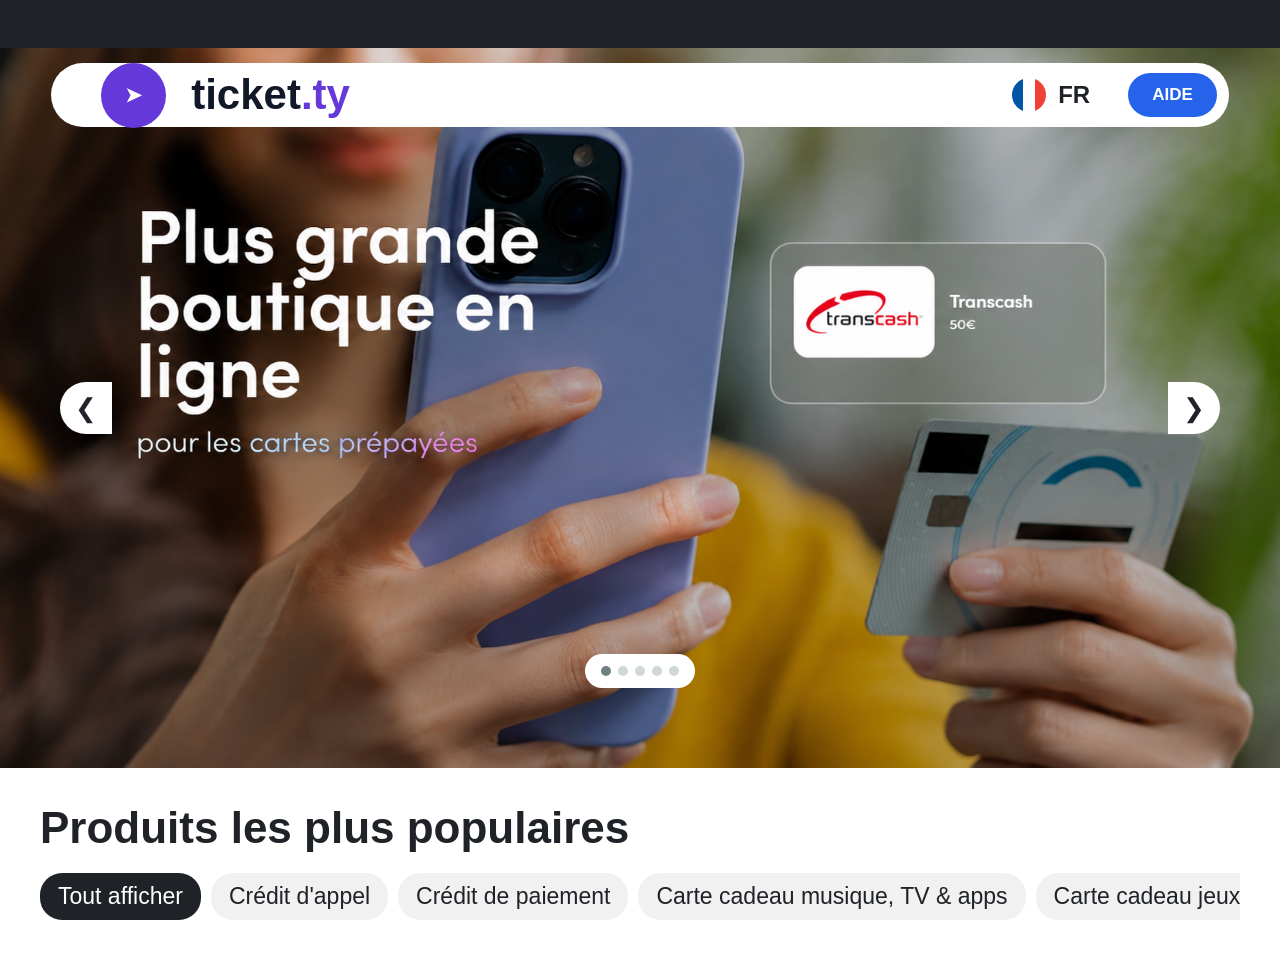
==== index.html @ e490844e "Add files via upload" ====
<!DOCTYPE html>
<html lang="fr">
<head>
    <meta charset="UTF-8">
    <meta name="viewport" content="width=device-width, initial-scale=1.0">
    <title>Ma boutique</title>
    <link rel="stylesheet" href="style.css">
</head>

<body>

    <div class="texte-defilant">
        <div class="texte">Plus grande boutique</div>
        <div class="texte">Revendeur</div>
        <div class="texte">Paiement</div>
        <div class="texte">Livraison en ligne</div>
    </div>
  <div class="galerie">
    <div class="galerie-images ordinateur">
        <img src="Ordinateur/image1.png" alt="Image 1">
        <img src="Ordinateur/image2.png" alt="Image 2">
        <img src="Ordinateur/image3.png" alt="Image 3">
        <img src="Ordinateur/image4.png" alt="Image 4">
        <img src="Ordinateur/image5.png" alt="Image 5">
    </div>

    <div class="galerie-images mobile">
        <img src="Mobile/image1.png" alt="Image 1">
        <img src="Mobile/image2.png" alt="Image 2">
        <img src="Mobile/image3.png" alt="Image 3">
        <img src="Mobile/image4.png" alt="Image 4">
        <img src="Mobile/image5.png" alt="Image 5">
    </div>
<div class="fleche-gauche">❮</div>
<div class="fleche-droite">❯</div>

<div class="indicateurs">
    <span class="indicateur actif"></span>
    <span class="indicateur"></span>
    <span class="indicateur"></span>
    <span class="indicateur"></span>
    <span class="indicateur"></span>
</div>
    <!-- Ta barre blanche reste ici -->
    <div class="navigation">

    <div class="logo">
        <span class="logo-icon">➤</span>
        <span>ticket<span>.ty</span></span>
    </div>

    <div class="navigation-droite">

        <div class="langue">
            <span class="drapeau-fr">
                <span></span>
                <span></span>
                <span></span>
            </span>
            <span>FR</span>
        </div>

       <div class="bouton-aide">AIDE</div>

    </div>

    <script src="script.js"></script>
</body>
</html>
</div>
</div>


<section class="tickets-section">

    <h2>Produits les plus populaires</h2>

    <div class="categories">
        <button class="categorie active">Tout afficher</button>
        <button class="categorie">Crédit d'appel</button>
        <button class="categorie">Crédit de paiement</button>
        <button class="categorie">Carte cadeau musique, TV & apps</button>
        <button class="categorie">Carte cadeau jeux vidéo</button>
    </div>

</section>
---- style.css ----
* {
    margin: 0;
    padding: 0;
    box-sizing: border-box;
}

.texte-defilant {
    width: 100%;
    height: 50px;
    overflow: hidden;
    position: relative;
    background-color: #1F2227;
    margin: 0;
}

.texte {
    position: absolute;
    top: 0;
    left: 100%;
    width: 100%;
    height: 50px;

    display: flex;
    align-items: center;
    justify-content: center;

    font-size: 20px;
    font-family: Montserrat, sans-serif;
    color: white;
    white-space: nowrap;

    animation: defilement 16s linear infinite;
}

.texte:nth-child(2) {
    animation-delay: 4s;
}

.texte:nth-child(3) {
    animation-delay: 8s;
}

.texte:nth-child(4) {
    animation-delay: 12s;
}

@keyframes defilement {

    0% {
        left: 100%;
    }

    12.5% {
        left: 0;
    }

    25% {
        left: 0;
    }

    37.5% {
        left: -100%;
    }

    100% {
        left: -100%;
    }
}
.barre-menu {
    width: 100%;
    height: 60px;
    display: flex;
    align-items: center;
    justify-content: space-between;
    padding: 0 40px;
    background-color: white;
    margin: 0;
}

.menu-gauche,
.menu-droite {
    display: flex;
    align-items: center;
    gap: 30px;
}

.menu-gauche span,
.menu-droite span {
    font-size: 16px;
    color: #1F2227;
}
.galerie {
    position: relative;
    width: 100%;
    margin: 0;
    padding: 0;
}

/* Une seule galerie visible selon l'écran */
.galerie-images {
    width: 100%;
    display: flex;
    flex-direction: row;
    overflow-x: auto;
    overflow-y: hidden;
    scrollbar-width: none;
    scroll-snap-type: x mandatory;
}

.galerie-images::-webkit-scrollbar {
    display: none;
}

/* Chaque image occupe exactement toute la largeur */
.galerie-images img {
    flex: 0 0 100%;
    width: 100%;
    min-width: 100%;
    height: auto;
    display: block;
    scroll-snap-align: start;
}

/* Ordinateur */
.galerie-images.mobile {
    display: none;
}

.galerie-images.ordinateur {
    display: flex;
}

/* Mobile */
@media (max-width: 767px) {

    .galerie-images.ordinateur {
        display: none;
    }

    .galerie-images.mobile {
        display: flex;
    }
}
.navigation {
    position: absolute;

    top: 15px;
    left: 4%;

    width: 92%;
    height: 64px;

    background-color: white;
    border-radius: 40px;

    display: flex;
    align-items: center;
    justify-content: space-between;

    padding: 0 12px 0 20px;

    box-sizing: border-box;

    z-index: 100;
}
.navigation-droite {
    display: flex;
    align-items: center;
    justify-content: flex-end;
    gap: 8px;
    height: 100%;
}
.logo {
    display: flex;
    align-items: center;
    gap: 10px;

    font-family: Arial, sans-serif;
    font-size: 32px;
    font-weight: bold;
    color: #111827;
}

.logo span span {
    color: #6538D9;
}

.logo-icon {
    width: 42px;
    height: 42px;

    border-radius: 50%;

    background-color: #6538D9;
    color: white;

    display: flex;
    align-items: center;
    justify-content: center;

    font-size: 20px;
}

.drapeau-fr {
    width: 18px;
    height: 18px;
    border-radius: 50%;
    overflow: hidden;
}
.langue {
    display: flex;
    align-items: center;
    justify-content: center;
    gap: 3px;

    height: 35px;

    font-size: 14px;
    font-weight: 500;
    color: #1F2227;
    white-space: nowrap;
}

.bouton-aide {
    height: 44px;
    padding: 0 24px;

    background-color: #2563EB;
    color: white;

    border-radius: 22px;

    display: flex;
    align-items: center;
    justify-content: center;

    font-family: Arial, sans-serif;
    font-size: 17px;
    font-weight: 600;

    cursor: pointer;
    white-space: nowrap;
}


.drapeau-fr span {
    width: 33.33%;
    height: 100%;
}

.drapeau-fr span:nth-child(1) {
    background-color: #0055A4;
}

.drapeau-fr span:nth-child(2) {
    background-color: white;
}

.drapeau-fr span:nth-child(3) {
    background-color: #EF4135;
}
.logo {
    display: flex;
    align-items: center;
    height: 100%;
    padding-left: 30px;
    font-family: Montserrat, sans-serif;
    font-size: 42px;
    font-weight: 700;
}

.logo-icon {
    width: 65px;
    height: 65px;
    margin-right: 15px;
}

.logo-ticket {
    color: #1F2227;
}

.logo-point,
.logo-ty {
    color: #5B2BE0;
}

.langue {
    display: flex;
    align-items: center;
    gap: 12px;
    margin-left: auto;
    margin-right: 30px;

    font-family: Montserrat, sans-serif;
    font-size: 24px;
    font-weight: 600;
    color: #1F2227;
}

.drapeau-fr {
    display: flex;
    width: 34px;
    height: 34px;
    border-radius: 50%;
    overflow: hidden;
}

.drapeau-fr span {
    width: 33.33%;
    height: 100%;
}

.drapeau-fr span:nth-child(1) {
    background-color: #0055A4;
}

.drapeau-fr span:nth-child(2) {
    background-color: #FFFFFF;
}

.drapeau-fr span:nth-child(3) {
    background-color: #EF4135;
}

.menu-bouton {
    width: 50px;
    height: 50px;
    margin-right: 15px;
    border-radius: 50%;
    background-color: #1F2227;

    display: flex;
    flex-direction: column;
    align-items: center;
    justify-content: center;
    gap: 5px;
}

.menu-bouton span {
    width: 20px;
    height: 2px;
    background-color: white;
    border-radius: 2px;
}
.galerie-images {
    margin-top: -2px;
}
@media (min-width: 768px) {
    .galerie-images img {
        height: 720px;
        object-fit: cover;
    }
}
.fleche-droite {
    position: absolute;
    top: 50%;
    right: 60px;
    transform: translateY(-50%);

    width: 52px;
    height: 52px;

    background-color: white;
    color: #1F2227;

    border-radius: 0 26px 26px 0;

    display: flex;
    align-items: center;
    justify-content: center;

    font-size: 26px;
    font-weight: normal;

    cursor: pointer;
    z-index: 20;
}
.fleche-gauche {
    position: absolute;
    top: 50%;
    left: 60px;
    transform: translateY(-50%);

    width: 52px;
    height: 52px;

    background-color: white;
    color: #1F2227;

    border-radius: 26px 0 0 26px;

    display: flex;
    align-items: center;
    justify-content: center;

    font-size: 26px;
    font-weight: normal;

    cursor: pointer;
    z-index: 20;
}

@media (max-width: 767px) {
    .fleche-gauche,
    .fleche-droite {
        display: none;
    }
}

.indicateurs {
    position: absolute;
    left: 50%;
    bottom: 80px;
    transform: translateX(-50%);

    display: flex !important;
    align-items: center;
    justify-content: center;
    gap: 7px;

    width: 110px;
    height: 34px;

    background-color: white;
    border-radius: 20px;

    z-index: 999;
}

.indicateur {
    display: block !important;

    width: 10px;
    height: 10px;
    min-width: 10px;
    min-height: 10px;

    background-color: #D0D7D9;
    border-radius: 50%;
}

.indicateur.actif {
    background-color: #718083;
}
.tickets-container {
    display: grid;
    grid-template-columns: repeat(6, 1fr);
    gap: 26px;
    padding: 20px 36px;
}

.tickets-section {
    width: 100%;
    padding: 35px 40px;
    box-sizing: border-box;
    background-color: white;
}

.tickets-section h2 {
    margin: 0 0 20px 0;
    font-family: Arial, sans-serif;
    font-size: 32px;
    color: #1F2227;
}

.categories {
    display: flex;
    align-items: center;
    gap: 10px;
    overflow-x: auto;
    scrollbar-width: none;
}

.categories::-webkit-scrollbar {
    display: none;
}

.tickets-section h2 {
    margin: 0 0 20px 0;

    font-family: Arial, sans-serif;
    font-size: 44px;
    font-weight: 700;

    color: #1F2227;
}

.categorie {
    flex-shrink: 0;

    padding: 10px 18px;

    border: none;
    border-radius: 22px;

    background-color: #f1f1f1;
    color: #1F2227;

    font-family: Arial, sans-serif;
    font-size: 23px;
    font-weight: 500;

    cursor: pointer;
    white-space: nowrap;
}

.categorie.active {
    background-color: #1F2227;
    color: white;
}
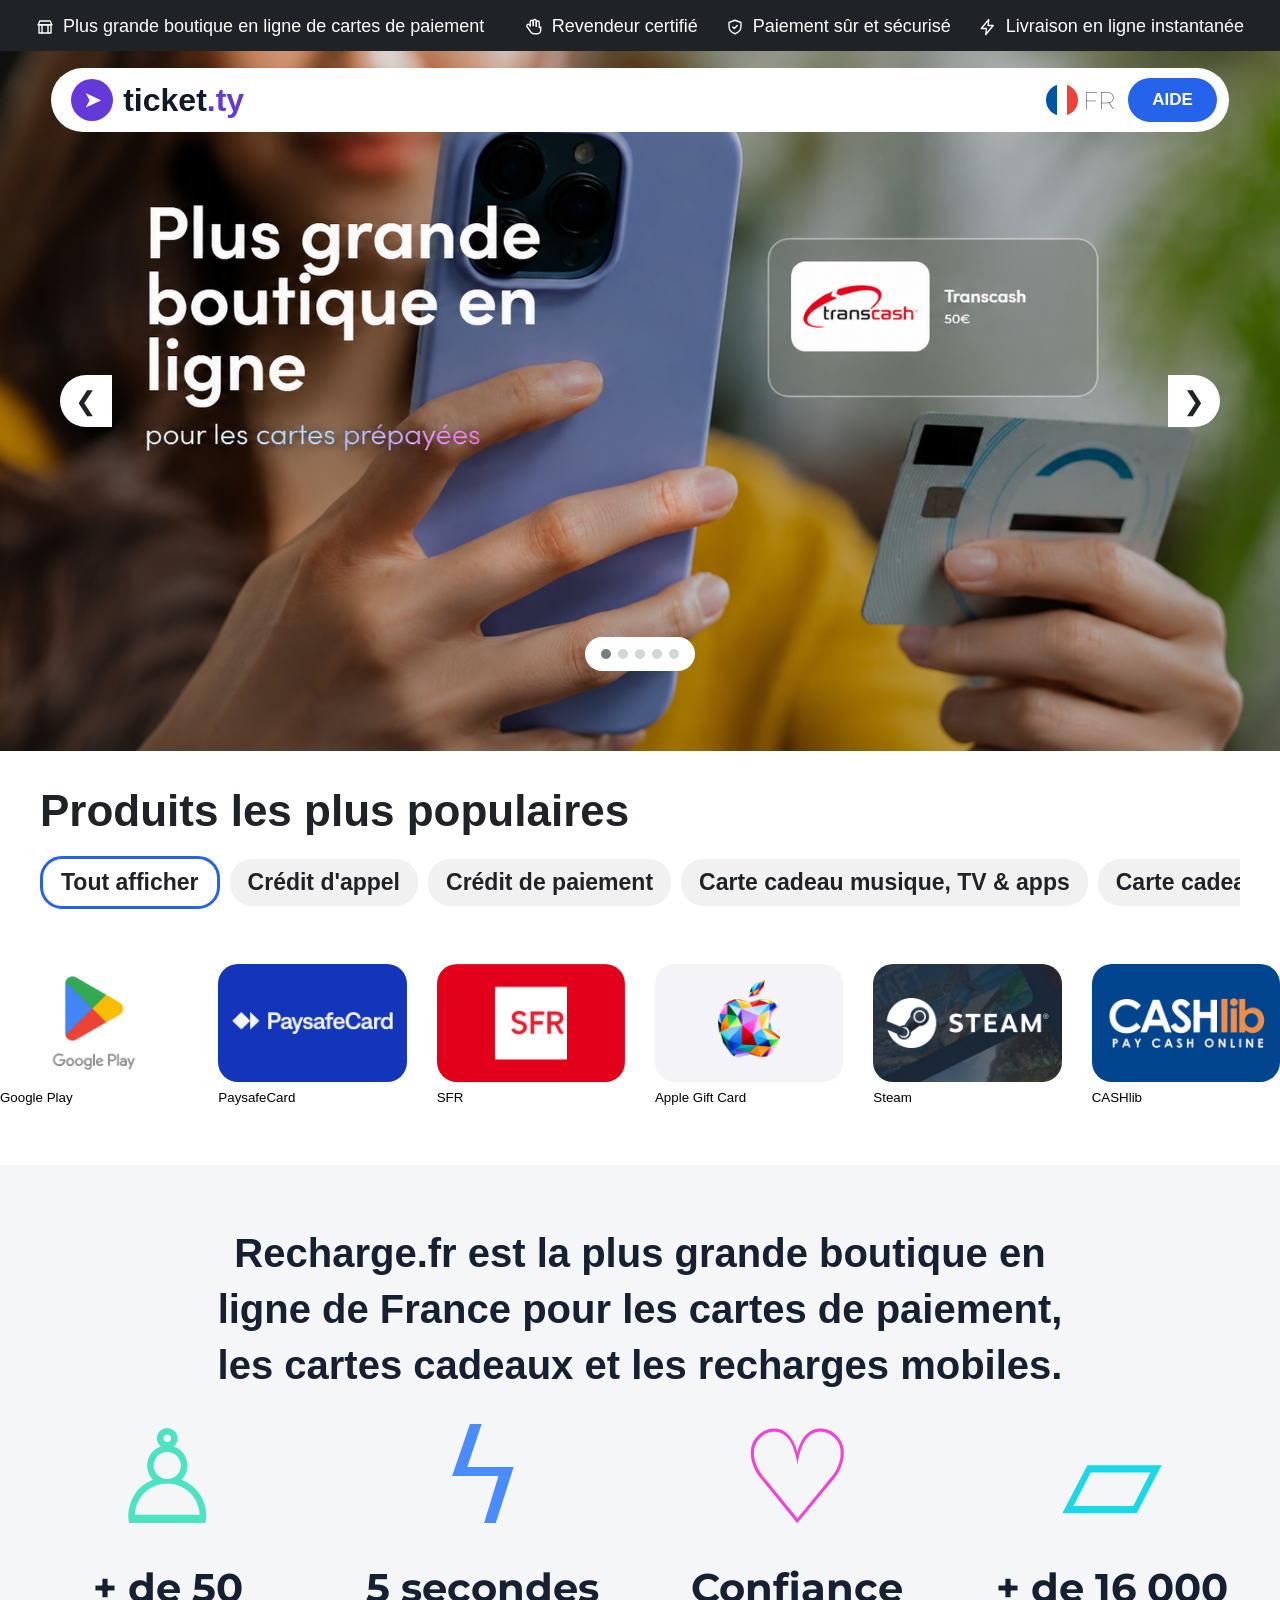
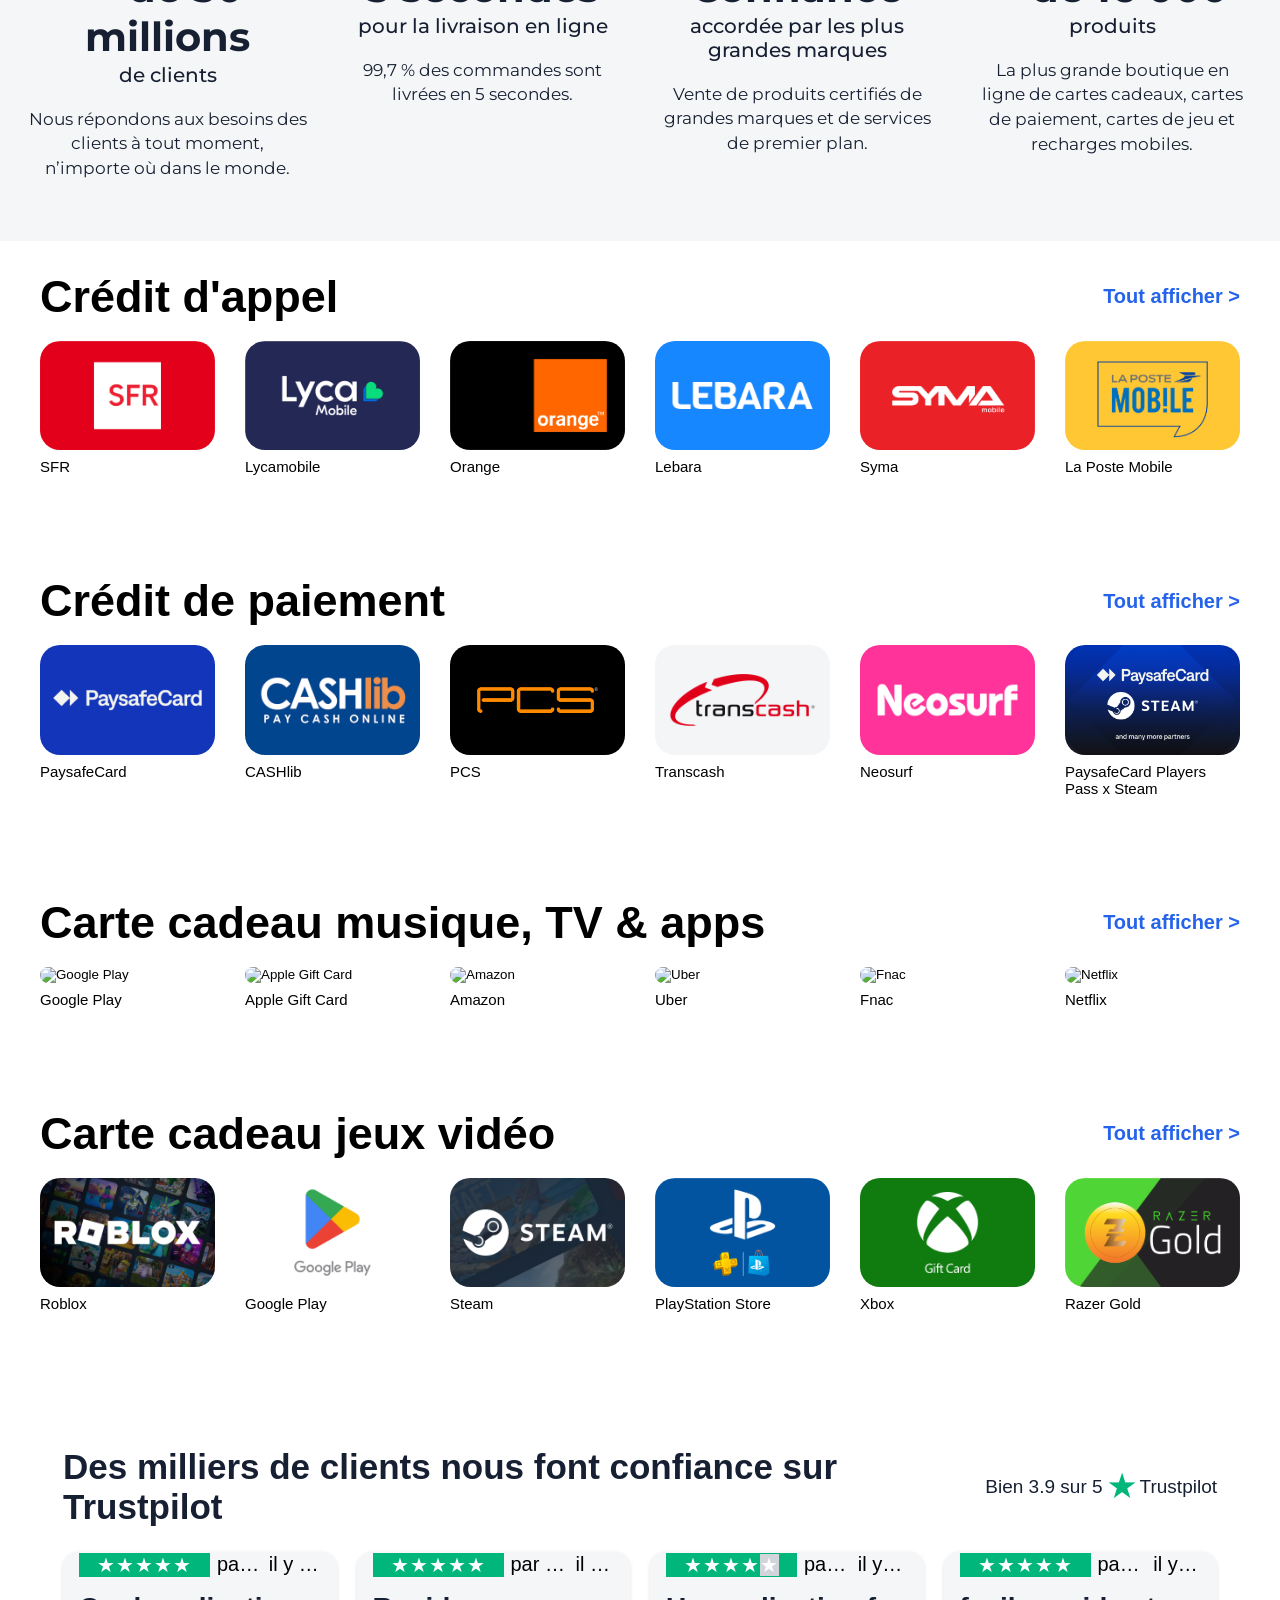
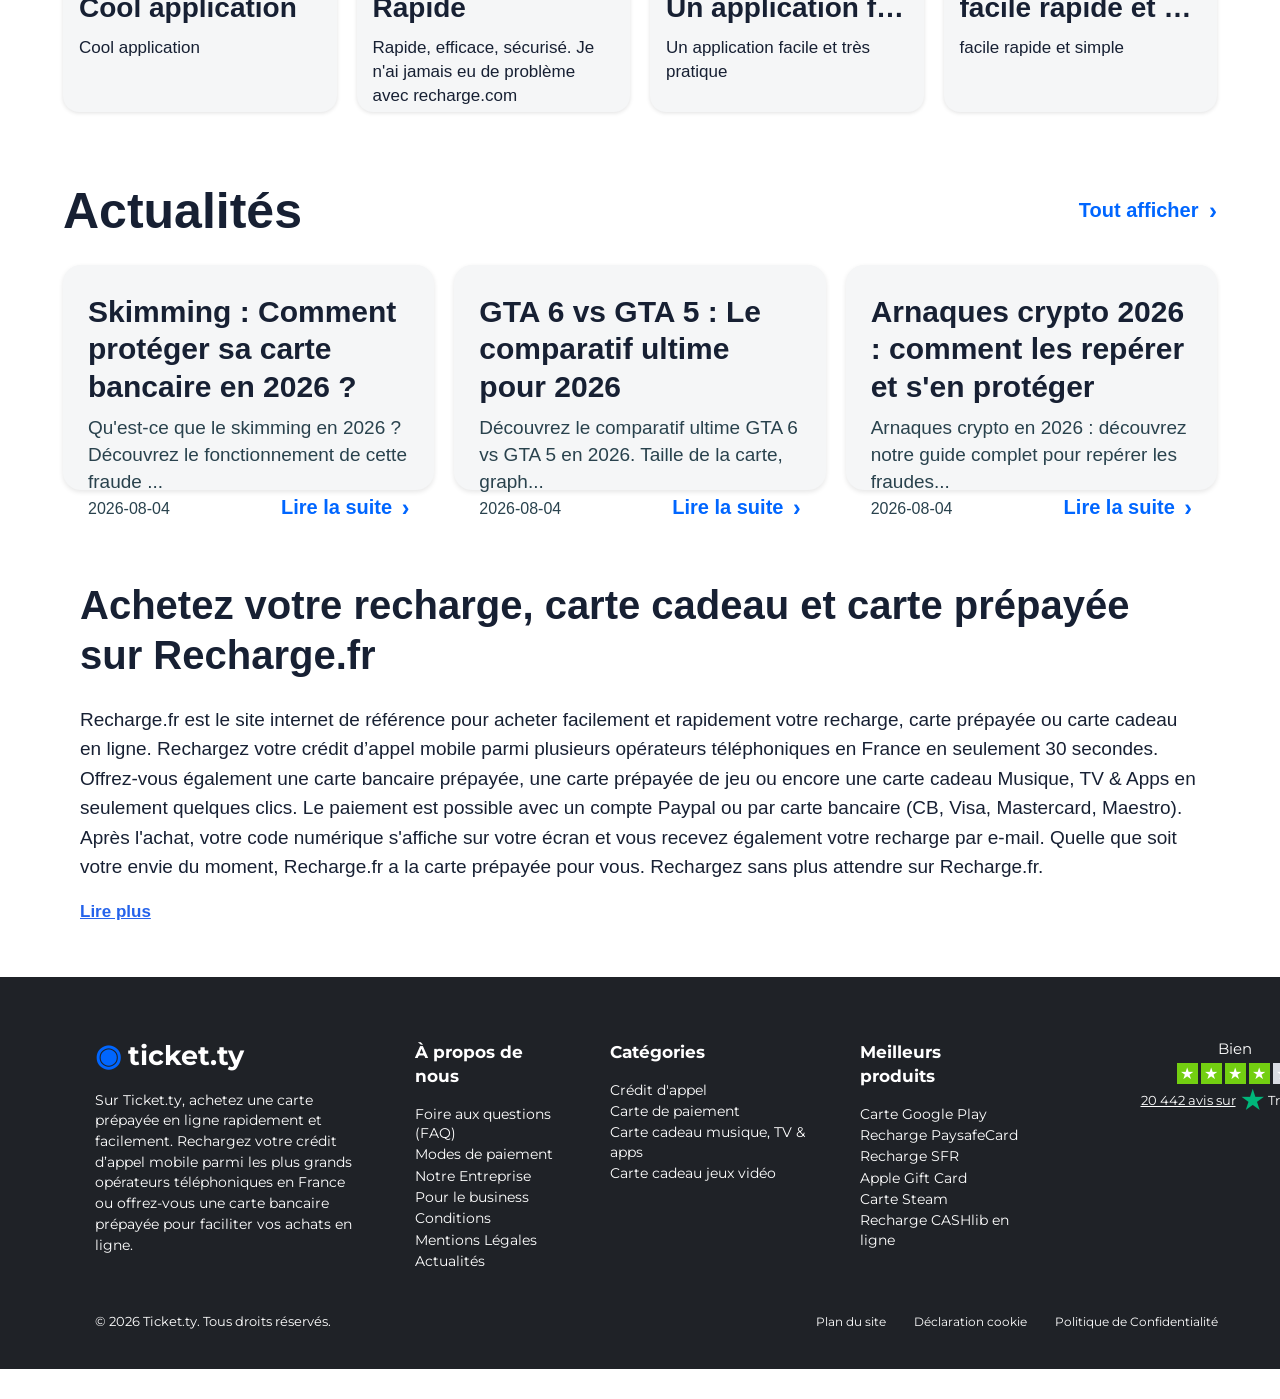
==== commit bab0d2ef: "Add files via upload" ====
--- a/index.html
+++ b/index.html
@@ -1,20 +1,231 @@
 <!DOCTYPE html>
 <html lang="fr">
+
 <head>
     <meta charset="UTF-8">
+
     <meta name="viewport" content="width=device-width, initial-scale=1.0">
-    <title>Ma boutique</title>
+
+    <title>Ticket.ty</title>
+
     <link rel="stylesheet" href="style.css">
+
+    <link href="https://fonts.googleapis.com/css2?family=Montserrat:wght@400;500;600;700&display=swap" rel="stylesheet">
 </head>
 
 <body>
 
     <div class="texte-defilant">
-        <div class="texte">Plus grande boutique</div>
-        <div class="texte">Revendeur</div>
-        <div class="texte">Paiement</div>
-        <div class="texte">Livraison en ligne</div>
-    </div>
+
+    <!-- PC + MOBILE : 1 -->
+    <div class="texte texte-1">
+        <span class="icone-banniere">
+            <svg viewBox="0 0 24 24" aria-hidden="true">
+                <path d="M4 9h16v11H4z"></path>
+                <path d="M3 9l2-5h14l2 5"></path>
+                <path d="M8 9v11"></path>
+                <path d="M16 9v11"></path>
+                <path d="M3 9h18"></path>
+            </svg>
+        </span>
+        <span>Plus grande boutique en ligne de cartes de paiement</span>
+    </div>
+
+
+    <!-- PC + MOBILE : 2 -->
+    <div class="texte texte-2">
+        <span class="icone-banniere">
+            <svg viewBox="0 0 24 24" aria-hidden="true">
+                <path d="M7 11V5a2 2 0 0 1 4 0v5"></path>
+                <path d="M11 10V4a2 2 0 0 1 4 0v7"></path>
+                <path d="M15 11V6a2 2 0 0 1 4 0v7"></path>
+                <path d="M7 10l-1-1a2 2 0 0 0-3 3l5 7a5 5 0 0 0 4 2h4a5 5 0 0 0 5-5v-4"></path>
+            </svg>
+        </span>
+        <span> Revendeur certifié</span>
+    </div>
+
+
+    <!-- PC + MOBILE : 3 -->
+    <div class="texte texte-3">
+        <span class="icone-banniere">
+            <svg viewBox="0 0 24 24" aria-hidden="true">
+                <path d="M12 3l8 3v5c0 5-3.5 8.5-8 10-4.5-1.5-8-5-8-10V6z"></path>
+                <path d="M9 12l2 2 4-4"></path>
+            </svg>
+        </span>
+        <span>Paiement sûr et sécurisé</span>
+    </div>
+
+
+    <!-- PC + MOBILE : 4 -->
+    <div class="texte texte-4">
+        <span class="icone-banniere">
+            <svg viewBox="0 0 24 24" aria-hidden="true">
+                <path d="M13 2L3 14h7l-1 8 10-12h-7z"></path>
+            </svg>
+        </span>
+        <span> Livraison en ligne instantanée</span>
+    </div>
+
+</div>
+
+<div class="navigation">
+    <div class="logo">
+        <span class="logo-icon">➤</span>
+        <span>ticket<span>.ty</span></span>
+    </div>
+
+    <div class="navigation-droite">
+
+       <div class="selecteur-langue" id="selecteurLangue">
+        <div class="modal-langues" id="modalLangues">
+
+    <div class="modal-contenu">
+
+        <div class="modal-entete">
+            <h2>Pays/Région</h2>
+
+            <button class="fermer-langues" id="fermerLangues">
+                ×
+            </button>
+        </div>
+
+        <p class="description-langues">
+            Sélectionnez la région de votre choix pour vos achats
+        </p>
+
+        <div class="recherche-langues">
+            <span class="icone-recherche">⌕</span>
+            <input
+                type="text"
+                id="recherchePays"
+                placeholder="Rechercher"
+            >
+        </div>
+
+
+        <div class="liste-pays">
+
+           <button class="pays-modal" data-lang="fr" data-code="BE">
+                <span class="drapeau-pays drapeau-be">
+                    <span></span>
+                    <span></span>
+                    <span></span>
+                </span>
+
+                <span class="nom-pays">Belgique</span>
+
+                <span class="radio-pays"></span>
+            </button>
+
+
+            <button class="pays-modal selectionne" data-lang="fr" data-code="FR">
+                <span class="drapeau-pays drapeau-fr">
+                    <span></span>
+                    <span></span>
+                    <span></span>
+                </span>
+
+                <span class="nom-pays">France</span>
+
+                <span class="radio-pays"></span>
+            </button>
+
+
+            <button class="pays-modal" data-lang="de" data-code="DE">
+                <span class="drapeau-pays drapeau-de">
+                    <span></span>
+                    <span></span>
+                    <span></span>
+                </span>
+
+                <span class="nom-pays">Allemagne</span>
+
+                <span class="radio-pays"></span>
+            </button>
+
+
+            <button class="pays-modal" data-lang="en" data-code="GB">
+                <span class="drapeau-pays drapeau-gb"></span>
+
+                <span class="nom-pays">Royaume-Uni</span>
+
+                <span class="radio-pays"></span>
+            </button>
+
+
+            <button class="pays-modal" data-lang="nl" data-code="NL">
+                <span class="drapeau-pays drapeau-nl">
+                    <span></span>
+                    <span></span>
+                    <span></span>
+                </span>
+
+                <span class="nom-pays">Pays-Bas</span>
+
+                <span class="radio-pays"></span>
+            </button>
+
+        </div>
+
+    </div>
+
+</div>
+
+    <button class="bouton-langue" id="boutonLangue" type="button">
+       <span class="drapeau-fr" id="drapeauActuel">
+    <span></span>
+    <span></span>
+    <span></span>
+</span>
+        <span id="codeLangue">FR</span>
+    </button>
+
+    <!-- MENU DES PAYS -->
+   <div class="menu-langues" id="menuLangues">
+
+    <button class="pays-option" data-lang="fr" data-code="BE">
+        <span class="drapeau-pays drapeau-be">
+            <span></span><span></span><span></span>
+        </span>
+        <span class="code-pays">BE</span>
+    </button>
+
+    <button class="pays-option selectionne" data-lang="fr" data-code="FR">
+        <span class="drapeau-pays drapeau-fr">
+            <span></span><span></span><span></span>
+        </span>
+        <span class="code-pays">FR</span>
+    </button>
+
+    <button class="pays-option" data-lang="de" data-code="DE">
+        <span class="drapeau-pays drapeau-de">
+            <span></span><span></span><span></span>
+        </span>
+        <span class="code-pays">DE</span>
+    </button>
+
+    <button class="pays-option" data-lang="en" data-code="GB">
+        <span class="drapeau-pays drapeau-gb"></span>
+        <span class="code-pays">GB</span>
+    </button>
+
+    <button class="pays-option" data-lang="nl" data-code="NL">
+        <span class="drapeau-pays drapeau-nl">
+            <span></span><span></span><span></span>
+        </span>
+        <span class="code-pays">NL</span>
+    </button>
+
+</div>
+
+</div>
+       <div class="bouton-aide">AIDE</div>
+
+    </div>
+</div>
+
   <div class="galerie">
     <div class="galerie-images ordinateur">
         <img src="Ordinateur/image1.png" alt="Image 1">
@@ -41,34 +252,8 @@
     <span class="indicateur"></span>
     <span class="indicateur"></span>
 </div>
-    <!-- Ta barre blanche reste ici -->
-    <div class="navigation">
-
-    <div class="logo">
-        <span class="logo-icon">➤</span>
-        <span>ticket<span>.ty</span></span>
-    </div>
-
-    <div class="navigation-droite">
-
-        <div class="langue">
-            <span class="drapeau-fr">
-                <span></span>
-                <span></span>
-                <span></span>
-            </span>
-            <span>FR</span>
-        </div>
-
-       <div class="bouton-aide">AIDE</div>
-
-    </div>
-
-    <script src="script.js"></script>
-</body>
-</html>
-</div>
-</div>
+
+</div>   
 
 
 <section class="tickets-section">
@@ -86,12 +271,1367 @@
 </section>
 
 
-
-
-
-
-
-
-
-
-
+<div class="tickets-container">
+
+    <!-- TOUT AFFICHER -->
+    <div class="ticket-card" data-categorie="Tout afficher">
+        <button>
+            <img src="Tout afficher/Google Play.png" alt="Google Play">
+            <span>Google Play</span>
+        </button>
+    </div>
+
+    <div class="ticket-card" data-categorie="Tout afficher">
+        <button>
+            <img src="Tout afficher/PaysafeCard.png" alt="PaysafeCard">
+            <span>PaysafeCard</span>
+        </button>
+    </div>
+
+    <div class="ticket-card" data-categorie="Tout afficher">
+        <button>
+            <img src="Tout afficher/SFR.png" alt="SFR">
+            <span>SFR</span>
+        </button>
+    </div>
+
+    <div class="ticket-card" data-categorie="Tout afficher">
+        <button>
+            <img src="Tout afficher/Apple Gift Card.png" alt="Apple Gift Card">
+            <span>Apple Gift Card</span>
+        </button>
+    </div>
+
+    <div class="ticket-card" data-categorie="Tout afficher">
+        <button>
+            <img src="Tout afficher/Steam.png" alt="Steam">
+            <span>Steam</span>
+        </button>
+    </div>
+
+    <div class="ticket-card" data-categorie="Tout afficher">
+        <button>
+            <img src="Tout afficher/CASHlib.png" alt="CASHlib">
+            <span>CASHlib</span>
+        </button>
+    </div>
+
+
+    <!-- CRÉDIT D'APPEL -->
+    <div class="ticket-card" data-categorie="Crédit d'appel">
+        <button>
+            <img src="Crédit d'appel/SFR.png" alt="SFR">
+            <span>SFR</span>
+        </button>
+    </div>
+
+    <div class="ticket-card" data-categorie="Crédit d'appel">
+        <button>
+            <img src="Crédit d'appel/Lycamobile.png" alt="Lycamobile">
+            <span>Lycamobile</span>
+        </button>
+    </div>
+
+    <div class="ticket-card" data-categorie="Crédit d'appel">
+        <button>
+            <img src="Crédit d'appel/Orange.png" alt="Orange">
+            <span>Orange</span>
+        </button>
+    </div>
+
+    <div class="ticket-card" data-categorie="Crédit d'appel">
+        <button>
+            <img src="Crédit d'appel/Lebara.png" alt="Lebara">
+            <span>Lebara</span>
+        </button>
+    </div>
+
+    <div class="ticket-card" data-categorie="Crédit d'appel">
+        <button>
+            <img src="Crédit d'appel/Syma.png" alt="Syma">
+            <span>Syma</span>
+        </button>
+    </div>
+
+    <div class="ticket-card" data-categorie="Crédit d'appel">
+        <button>
+            <img src="Crédit d'appel/La Poste Mobile.png" alt="La Poste Mobile">
+            <span>La Poste Mobile</span>
+        </button>
+    </div>
+
+    <div class="ticket-card" data-categorie="Crédit d'appel">
+        <button>
+            <img src="Crédit d'appel/Free.png" alt="Free">
+            <span>Free</span>
+        </button>
+    </div>
+
+
+    <!-- CRÉDIT DE PAIEMENT -->
+    <div class="ticket-card" data-categorie="Crédit de paiement">
+        <button>
+            <img src="Crédit de paiement/PaysafeCard.png" alt="PaysafeCard">
+            <span>CPaysafeCard</span>
+        </button>
+    </div>
+
+    <div class="ticket-card" data-categorie="Crédit de paiement">
+        <button>
+            <img src="Crédit de paiement/CASHlib.png" alt="CASHlib">
+            <span>CASHlib</span>
+        </button>
+    </div>
+
+    <div class="ticket-card" data-categorie="Crédit de paiement">
+        <button>
+            <img src="Crédit de paiement/PCS.png" alt="PCS">
+            <span>PCS</span>
+        </button>
+    </div>
+
+    <div class="ticket-card" data-categorie="Crédit de paiement">
+        <button>
+            <img src="Crédit de paiement/Transcash.png" alt="Transcash">
+            <span>Transcash</span>
+        </button>
+    </div>
+
+    <div class="ticket-card" data-categorie="Crédit de paiement">
+        <button>
+            <img src="Crédit de paiement/Neosurf.png" alt="Neosurf">
+            <span>Neosurf</span>
+        </button>
+    </div>
+
+    <div class="ticket-card" data-categorie="Crédit de paiement">
+        <button>
+            <img src="Crédit de paiement/PaysafeCard Players Pass x Steam.png" alt="PaysafeCard Players Pass x Steam">
+            <span>PaysafeCard Players Pass x Steam</span>
+        </button>
+    </div>
+
+    <div class="ticket-card" data-categorie="Crédit de paiement">
+        <button>
+            <img src="Crédit de paiement/Flexepin.png" alt="Flexepin">
+            <span>Flexepin</span>
+        </button>
+    </div>
+
+    <div class="ticket-card" data-categorie="Crédit de paiement">
+        <button>
+            <img src="Crédit de paiement/Toneo First.png" alt="Toneo First">
+            <span>Toneo First</span>
+        </button>
+    </div>
+
+    <div class="ticket-card" data-categorie="Crédit de paiement">
+        <button>
+            <img src="Crédit de paiement/Aplauz.png" alt="Aplauz">
+            <span>Aplauz</span>
+        </button>
+    </div>
+
+    <div class="ticket-card" data-categorie="Crédit de paiement">
+        <button>
+            <img src="Crédit de paiement/Bitsa.png" alt="Bitsa">
+            <span>Bitsa</span>
+        </button>
+    </div>
+
+    <div class="ticket-card" data-categorie="Crédit de paiement">
+        <button>
+            <img src="Crédit de paiement/MINT.png" alt="MINT">
+            <span>MINT</span>
+        </button>
+    </div>
+
+    <div class="ticket-card" data-categorie="Crédit de paiement">
+        <button>
+            <img src="Crédit de paiement/Rewarble Advanced Cash.png" alt="Rewarble Advanced Cash">
+            <span>Rewarble Advanced Cash</span>
+        </button>
+    </div>
+
+    <div class="ticket-card" data-categorie="Crédit d'appel">
+    <button><img src="Crédit d'appel/SFR.png" alt="SFR"><span>SFR</span></button>
+</div>
+<div class="ticket-card" data-categorie="Crédit d'appel">
+    <button><img src="Crédit d'appel/Lycamobile.png" alt="Lycamobile"><span>Lycamobile</span></button>
+</div>
+<div class="ticket-card" data-categorie="Crédit d'appel">
+    <button><img src="Crédit d'appel/Orange.png" alt="Orange"><span>Orange</span></button>
+</div>
+<div class="ticket-card" data-categorie="Crédit d'appel">
+    <button><img src="Crédit d'appel/Lebara.png" alt="Lebara"><span>Lebara</span></button>
+</div>
+<div class="ticket-card" data-categorie="Crédit d'appel">
+    <button><img src="Crédit d'appel/Syma.png" alt="Syma"><span>Syma</span></button>
+</div>
+<div class="ticket-card" data-categorie="Crédit d'appel">
+    <button><img src="Crédit d'appel/La Poste Mobile.png" alt="La Poste Mobile"><span>La Poste Mobile</span></button>
+</div>
+<div class="ticket-card" data-categorie="Crédit d'appel">
+    <button><img src="Crédit d'appel/Free.png" alt="Free"><span>Free</span></button>
+</div>
+
+<div class="ticket-card" data-categorie="Crédit d'appel">
+    <button><img src="Crédit d'appel/SFR.png" alt="SFR"><span>SFR</span></button>
+</div>
+<div class="ticket-card" data-categorie="Crédit d'appel">
+    <button><img src="Crédit d'appel/Lycamobile.png" alt="Lycamobile"><span>Lycamobile</span></button>
+</div>
+<div class="ticket-card" data-categorie="Crédit d'appel">
+    <button><img src="Crédit d'appel/Orange.png" alt="Orange"><span>Orange</span></button>
+</div>
+<div class="ticket-card" data-categorie="Crédit d'appel">
+    <button><img src="Crédit d'appel/Lebara.png" alt="Lebara"><span>Lebara</span></button>
+</div>
+<div class="ticket-card" data-categorie="Crédit d'appel">
+    <button><img src="Crédit d'appel/Syma.png" alt="Syma"><span>Syma</span></button>
+</div>
+<div class="ticket-card" data-categorie="Crédit d'appel">
+    <button><img src="Crédit d'appel/La Poste Mobile.png" alt="La Poste Mobile"><span>La Poste Mobile</span></button>
+</div>
+<div class="ticket-card" data-categorie="Crédit d'appel">
+    <button><img src="Crédit d'appel/Free.png" alt="Free"><span>Free</span></button>
+</div>
+
+<div class="ticket-card" data-categorie="Crédit de paiement">
+    <button><img src="Crédit de paiement/PaysafeCard.png" alt="PaysafeCard"><span>PaysafeCard</span></button>
+</div>
+<div class="ticket-card" data-categorie="Crédit de paiement">
+    <button><img src="Crédit de paiement/CASHlib.png" alt="CASHlib"><span>CASHlib</span></button>
+</div>
+<div class="ticket-card" data-categorie="Crédit de paiement">
+    <button><img src="Crédit de paiement/PCS.png" alt="PCS"><span>PCS</span></button>
+</div>
+<div class="ticket-card" data-categorie="Crédit de paiement">
+    <button><img src="Crédit de paiement/Transcash.png" alt="Transcash"><span>Transcash</span></button>
+</div>
+<div class="ticket-card" data-categorie="Crédit de paiement">
+    <button><img src="Crédit de paiement/Neosurf.png" alt="Neosurf"><span>Neosurf</span></button>
+</div>
+<div class="ticket-card" data-categorie="Crédit de paiement">
+    <button><img src="Crédit de paiement/PaysafeCard Players Pass x Steam.png" alt="PaysafeCard Players Pass x Steam"><span>PaysafeCard Players Pass x Steam</span></button>
+</div>
+<div class="ticket-card" data-categorie="Crédit de paiement">
+    <button><img src="Crédit de paiement/Flexepin.png" alt="Flexepin"><span>Flexepin</span></button>
+</div>
+<div class="ticket-card" data-categorie="Crédit de paiement">
+    <button><img src="Crédit de paiement/Toneo First.png" alt="Toneo First"><span>Toneo First</span></button>
+</div>
+<div class="ticket-card" data-categorie="Crédit de paiement">
+    <button><img src="Crédit de paiement/Aplauz.png" alt="Aplauz"><span>Aplauz</span></button>
+</div>
+<div class="ticket-card" data-categorie="Crédit de paiement">
+    <button><img src="Crédit de paiement/Bitsa.png" alt="Bitsa"><span>Bitsa</span></button>
+</div>
+<div class="ticket-card" data-categorie="Crédit de paiement">
+    <button><img src="Crédit de paiement/MINT.png" alt="11"><span>MINT</span></button>
+</div>
+<div class="ticket-card" data-categorie="Crédit de paiement">
+    <button><img src="Crédit de paiement/Rewarble Advanced Cash.png" alt="Rewarble Advanced Cash"><span>Rewarble Advanced Cash</span></button>
+</div>
+
+<!-- CARTE CADEAU MUSIQUE, TV & APPS -->
+
+<div class="ticket-card" data-categorie="Carte cadeau musique, TV & apps">
+    <button><img src="Carte cadeau musique, TV & apps/Google Play.png" alt="Google Play"><span>Google Play</span></button>
+</div>
+
+<div class="ticket-card" data-categorie="Carte cadeau musique, TV & apps">
+    <button><img src="Carte cadeau musique, TV & apps/Apple Gift Card.png" alt="Apple Gift Card"><span>Apple Gift Card</span></button>
+</div>
+
+<div class="ticket-card" data-categorie="Carte cadeau musique, TV & apps">
+    <button><img src="Carte cadeau musique, TV & apps/Amazon.png" alt="Amazon"><span>Amazon</span></button>
+</div>
+
+<div class="ticket-card" data-categorie="Carte cadeau musique, TV & apps">
+    <button><img src="Carte cadeau musique, TV & apps/Uber.png" alt="Uber"><span>Uber</span></button>
+</div>
+
+<div class="ticket-card" data-categorie="Carte cadeau musique, TV & apps">
+    <button><img src="Carte cadeau musique, TV & apps/Fnac.png" alt="Fnac"><span>Fnac</span></button>
+</div>
+
+<div class="ticket-card" data-categorie="Carte cadeau musique, TV & apps">
+    <button><img src="Carte cadeau musique, TV & apps/Netflix.png" alt="Netflix"><span>Netflix</span></button>
+</div>
+
+<div class="ticket-card" data-categorie="Carte cadeau musique, TV & apps">
+    <button><img src="Carte cadeau musique, TV & apps/TikTok.png" alt="TikTok"><span>TikTok</span></button>
+</div>
+
+<div class="ticket-card" data-categorie="Carte cadeau musique, TV & apps">
+    <button><img src="Carte cadeau musique, TV & apps/Tinder Gold.png" alt="Tinder Gold"><span>Tinder Gold</span></button>
+</div>
+
+<div class="ticket-card" data-categorie="Carte cadeau musique, TV & apps">
+    <button><img src="Carte cadeau musique, TV & apps/Airbnb.png" alt="Airbnb"><span>Airbnb</span></button>
+</div>
+
+<div class="ticket-card" data-categorie="Carte cadeau musique, TV & apps">
+    <button><img src="Carte cadeau musique, TV & apps/10.png" alt="Adidas"><span>10</span></button>
+</div>
+
+<div class="ticket-card" data-categorie="Carte cadeau musique, TV & apps">
+    <button><img src="Carte cadeau musique, TV & apps/Deliveroo.png" alt="Deliveroo"><span>Deliveroo</span></button>
+</div>
+
+<div class="ticket-card" data-categorie="Carte cadeau musique, TV & apps">
+    <button><img src="Carte cadeau musique, TV & apps/Lastminute.png" alt="Lastminute"><span>Lastminute</span></button>
+</div>
+
+<div class="ticket-card" data-categorie="Carte cadeau musique, TV & apps">
+    <button><img src="Carte cadeau musique, TV & apps/Mango.png" alt="Mango"><span>Mango</span></button>
+</div>
+
+<div class="ticket-card" data-categorie="Carte cadeau musique, TV & apps">
+    <button><img src="Carte cadeau musique, TV & apps/Meta Quest.png" alt="Meta Quest"><span>Meta Quest</span></button>
+</div>
+
+<div class="ticket-card" data-categorie="Carte cadeau musique, TV & apps">
+    <button><img src="Carte cadeau musique, TV & apps/Nike.png" alt="Nike"><span>Nike</span></button>
+</div>
+
+<div class="ticket-card" data-categorie="Carte cadeau musique, TV & apps">
+    <button><img src="Carte cadeau musique, TV & apps/Primark.png" alt="Primark"><span>Primark</span></button>
+</div>
+
+<div class="ticket-card" data-categorie="Carte cadeau musique, TV & apps">
+    <button><img src="Carte cadeau musique, TV & apps/Treatwell.png" alt="Treatwell"><span>Treatwell</span></button>
+</div>
+
+<div class="ticket-card" data-categorie="Carte cadeau musique, TV & apps">
+    <button><img src="Carte cadeau musique, TV & apps/Twitch.png" alt="Twitch"><span>Twitch</span></button>
+</div>
+
+<div class="ticket-card" data-categorie="Carte cadeau musique, TV & apps">
+    <button><img src="Carte cadeau musique, TV & apps/Zalando.png" alt="Zalando"><span>Zalando</span></button>
+</div>
+
+<div class="ticket-card" data-categorie="Carte cadeau musique, TV & apps">
+    <button><img src="Carte cadeau musique, TV & apps/Disney+.png" alt="Disney+"><span>Disney+</span></button>
+</div>
+
+<div class="ticket-card" data-categorie="Carte cadeau musique, TV & apps">
+    <button><img src="Carte cadeau musique, TV & apps/Tinder Plus.png" alt="Tinder Plus"><span>Tinder Plus</span></button>
+</div>
+
+<!-- CARTE CADEAU JEUX VIDÉO -->
+
+<div class="ticket-card" data-categorie="Carte cadeau jeux vidéo">
+    <button><img src="Carte cadeau jeux vidéo/Roblox.png" alt="Roblox"><span>Roblox</span></button>
+</div>
+
+<div class="ticket-card" data-categorie="Carte cadeau jeux vidéo">
+    <button><img src="Carte cadeau jeux vidéo/Google Play.png" alt="Google Play"><span>Google Play</span></button>
+</div>
+
+<div class="ticket-card" data-categorie="Carte cadeau jeux vidéo">
+    <button><img src="Carte cadeau jeux vidéo/Steam.png" alt="Steam"><span>Steam</span></button>
+</div>
+
+<div class="ticket-card" data-categorie="Carte cadeau jeux vidéo">
+    <button><img src="Carte cadeau jeux vidéo/PlayStation Store.png" alt="PlayStation Store"><span>PlayStation Store</span></button>
+</div>
+
+<div class="ticket-card" data-categorie="Carte cadeau jeux vidéo">
+    <button><img src="Carte cadeau jeux vidéo/Xbox.png" alt="Xbox"><span>Xbox</span></button>
+</div>
+
+<div class="ticket-card" data-categorie="Carte cadeau jeux vidéo">
+    <button><img src="Carte cadeau jeux vidéo/Razer Gold.png" alt="Razer Gold"><span>Razer Gold</span></button>
+</div>
+
+<div class="ticket-card" data-categorie="Carte cadeau jeux vidéo">
+    <button><img src="Carte cadeau jeux vidéo/Nintendo eShop.png" alt="Nintendo eShop"><span>Nintendo eShop</span></button>
+</div>
+
+<div class="ticket-card" data-categorie="Carte cadeau jeux vidéo">
+    <button><img src="Carte cadeau jeux vidéo/Playstation Plus.png" alt="Playstation Plus"><span>Playstation Plus</span></button>
+</div>
+
+<div class="ticket-card" data-categorie="Carte cadeau jeux vidéo">
+    <button><img src="Carte cadeau jeux vidéo/Fortnite.png" alt="Fortnite"><span>Fortnite</span></button>
+</div>
+
+<div class="ticket-card" data-categorie="Carte cadeau jeux vidéo">
+    <button><img src="Carte cadeau jeux vidéo/Microsoft.png" alt="Microsoft"><span>Microsoft</span></button>
+</div>
+
+<div class="ticket-card" data-categorie="Carte cadeau jeux vidéo">
+    <button><img src="Carte cadeau jeux vidéo/Battle.net.png" alt="Battle.net"><span>Battle.net</span></button>
+</div>
+
+<div class="ticket-card" data-categorie="Carte cadeau jeux vidéo">
+    <button><img src="Carte cadeau jeux vidéo/Hearthstone.png" alt="Hearthstone"><span>Hearthstone</span></button>
+</div>
+
+<div class="ticket-card" data-categorie="Carte cadeau jeux vidéo">
+    <button><img src="Carte cadeau jeux vidéo/League of Legends.png" alt="League of Legends"><span>League of Legends</span></button>
+</div>
+
+<div class="ticket-card" data-categorie="Carte cadeau jeux vidéo">
+    <button><img src="Carte cadeau jeux vidéo/Valorant.png" alt="Valorant"><span>Valorant</span></button>
+</div>
+
+<div class="ticket-card" data-categorie="Carte cadeau jeux vidéo">
+    <button><img src="Carte cadeau jeux vidéo/World of Warcraft.png" alt="World of Warcraft"><span>World of Warcraft</span></button>
+</div>
+
+<div class="ticket-card" data-categorie="Carte cadeau jeux vidéo">
+    <button><img src="Carte cadeau jeux vidéo/Nintendo Switch Games.png" alt="Nintendo Switch Games"><span>Nintendo Switch Games</span></button>
+</div>
+
+<div class="ticket-card" data-categorie="Carte cadeau jeux vidéo">
+    <button><img src="Carte cadeau jeux vidéo/Nintendo Switch Online.png" alt="Nintendo Switch Online"><span>Nintendo Switch Online</span></button>
+</div>
+
+<div class="ticket-card" data-categorie="Carte cadeau jeux vidéo">
+    <button><img src="Carte cadeau jeux vidéo/PUBG Mobile.png" alt="PUBG Mobile"><span>PUBG Mobile</span></button>
+</div>
+</div>
+
+<div class="conteneur-bouton-tout-afficher">
+    <button class="bouton-tout-afficher">Tout afficher</button>
+</div>
+
+<!-- SECTION INFORMATIONS TICKET.TY -->
+<section class="section-infos">
+
+    <div class="infos-introduction">
+        <p>
+            Recharge.fr est la plus grande boutique en ligne de
+            France pour les cartes de paiement, les cartes cadeaux et les
+            recharges mobiles.
+        </p>
+    </div>
+
+    <div class="infos-carrousel">
+
+        <div class="info-bloc">
+            <div class="info-icone icone-client">♙</div>
+            <h3>+ de 50 millions</h3>
+            <h4>de clients</h4>
+            <p>
+                Nous répondons aux besoins des clients à tout moment,
+                n’importe où dans le monde.
+            </p>
+        </div>
+
+        <div class="info-bloc">
+            <div class="info-icone icone-vitesse">ϟ</div>
+            <h3>5 secondes</h3>
+            <h4>pour la livraison en ligne</h4>
+            <p>
+                99,7 % des commandes sont livrées en 5 secondes.
+            </p>
+        </div>
+
+        <div class="info-bloc">
+            <div class="info-icone icone-confiance">♡</div>
+            <h3>Confiance</h3>
+            <h4>accordée par les plus grandes marques</h4>
+            <p>
+                Vente de produits certifiés de grandes marques
+                et de services de premier plan.
+            </p>
+        </div>
+
+        <div class="info-bloc">
+            <div class="info-icone icone-produits">▱</div>
+            <h3>+ de 16 000</h3>
+            <h4>produits</h4>
+            <p>
+                La plus grande boutique en ligne de cartes cadeaux,
+                cartes de paiement, cartes de jeu et recharges mobiles.
+            </p>
+        </div>
+
+    </div>
+
+</section>
+
+
+<div class="categories-verticales">
+
+    <!-- CRÉDIT D'APPEL -->
+    <section class="categorie-bloc">
+    <div class="titre-categorie-verticale">
+        <h3>Crédit d'appel</h3>
+        <button class="tout-afficher-vertical">Tout afficher ></button>
+    </div>
+
+        <div class="tickets-ligne">
+
+            <div class="ticket-card">
+                <button>
+                    <img src="Crédit d'appel/SFR.png" alt="SFR">
+                    <span>SFR</span>
+                </button>
+            </div>
+
+            <div class="ticket-card">
+                <button>
+                    <img src="Crédit d'appel/Lycamobile.png" alt="Lycamobile">
+                    <span>Lycamobile</span>
+                </button>
+            </div>
+
+            <div class="ticket-card">
+                <button>
+                    <img src="Crédit d'appel/Orange.png" alt="Orange">
+                    <span>Orange</span>
+                </button>
+            </div>
+
+            <div class="ticket-card">
+                <button>
+                    <img src="Crédit d'appel/Lebara.png" alt="Lebara">
+                    <span>Lebara</span>
+                </button>
+            </div>
+
+            <div class="ticket-card">
+                <button>
+                    <img src="Crédit d'appel/Syma.png" alt="Syma">
+                    <span>Syma</span>
+                </button>
+            </div>
+
+            <div class="ticket-card">
+                <button>
+                    <img src="Crédit d'appel/La Poste Mobile.png" alt="La Poste Mobile">
+                    <span>La Poste Mobile</span>
+                </button>
+            </div>
+
+            <div class="ticket-card">
+                <button>
+                    <img src="Crédit d'appel/Free.png" alt="Free">
+                    <span>Free</span>
+                </button>
+            </div>
+
+        </div>
+    </section>
+
+
+    <!-- CRÉDIT DE PAIEMENT -->
+    <section class="categorie-bloc">
+    <div class="titre-categorie-verticale">
+        <h3>Crédit de paiement</h3>
+        <button class="tout-afficher-vertical">Tout afficher ></button>
+    </div>
+
+        <div class="tickets-ligne">
+
+            <div class="ticket-card">
+                <button>
+                    <img src="Crédit de paiement/PaysafeCard.png" alt="PaysafeCard">
+                    <span>PaysafeCard</span>
+                </button>
+            </div>
+
+            <div class="ticket-card">
+                <button>
+                    <img src="Crédit de paiement/CASHlib.png" alt="CASHlib">
+                    <span>CASHlib</span>
+                </button>
+            </div>
+
+            <div class="ticket-card">
+                <button>
+                    <img src="Crédit de paiement/PCS.png" alt="PCS">
+                    <span>PCS</span>
+                </button>
+            </div>
+
+            <div class="ticket-card">
+                <button>
+                    <img src="Crédit de paiement/Transcash.png" alt="Transcash">
+                    <span>Transcash</span>
+                </button>
+            </div>
+
+            <div class="ticket-card">
+                <button>
+                    <img src="Crédit de paiement/Neosurf.png" alt="Neosurf">
+                    <span>Neosurf</span>
+                </button>
+            </div>
+
+            <div class="ticket-card">
+                <button>
+                    <img src="Crédit de paiement/PaysafeCard Players Pass x Steam.png" alt="PaysafeCard Players Pass x Steam">
+                    <span>PaysafeCard Players Pass x Steam</span>
+                </button>
+            </div>
+
+            <div class="ticket-card">
+                <button>
+                    <img src="Crédit de paiement/Flexepin.png" alt="Flexepin">
+                    <span>Flexepin</span>
+                </button>
+            </div>
+
+            <div class="ticket-card">
+                <button>
+                    <img src="Crédit de paiement/Toneo First.png" alt="Toneo First">
+                    <span>Toneo First</span>
+                </button>
+            </div>
+
+            <div class="ticket-card">
+                <button>
+                    <img src="Crédit de paiement/Aplauz.png" alt="Aplauz">
+                    <span>Aplauz</span>
+                </button>
+            </div>
+
+            <div class="ticket-card">
+                <button>
+                    <img src="Crédit de paiement/Bitsa.png" alt="Bitsa">
+                    <span>Bitsa</span>
+                </button>
+            </div>
+
+            <div class="ticket-card">
+                <button>
+                    <img src="Crédit de paiement/MINT.png" alt="MINT">
+                    <span>MINT</span>
+                </button>
+            </div>
+
+            <div class="ticket-card">
+                <button>
+                    <img src="Crédit de paiement/Rewarble Advanced Cash.png" alt="Rewarble Advanced Cash">
+                    <span>Rewarble Advanced Cash</span>
+                </button>
+            </div>
+
+        </div>
+    </section>
+
+
+    <!-- CARTE CADEAU MUSIQUE, TV & APPS -->
+    <section class="categorie-bloc">
+    <div class="titre-categorie-verticale">
+        <h3>Carte cadeau musique, TV & apps</h3>
+        <button class="tout-afficher-vertical">Tout afficher ></button>
+    </div>
+
+        <div class="tickets-ligne">
+           <div class="ticket-card">
+    <button>
+        <img src="Carte cadeau musique, TV & apps/Google Play.png" alt="Google Play">
+        <span>Google Play</span>
+    </button>
+</div>
+
+<div class="ticket-card">
+    <button>
+        <img src="Carte cadeau musique, TV & apps/Apple Gift Card.png" alt="Apple Gift Card">
+        <span>Apple Gift Card</span>
+    </button>
+</div>
+
+<div class="ticket-card">
+    <button>
+        <img src="Carte cadeau musique, TV & apps/Amazon.png" alt="Amazon">
+        <span>Amazon</span>
+    </button>
+</div>
+
+<div class="ticket-card">
+    <button>
+        <img src="Carte cadeau musique, TV & apps/Uber.png" alt="Uber">
+        <span>Uber</span>
+    </button>
+</div>
+
+<div class="ticket-card">
+    <button>
+        <img src="Carte cadeau musique, TV & apps/Fnac.png" alt="Fnac">
+        <span>Fnac</span>
+    </button>
+</div>
+
+<div class="ticket-card">
+    <button>
+        <img src="Carte cadeau musique, TV & apps/Netflix.png" alt="Netflix">
+        <span>Netflix</span>
+    </button>
+</div>
+
+<div class="ticket-card">
+    <button>
+        <img src="Carte cadeau musique, TV & apps/TikTok.png" alt="TikTok">
+        <span>TikTok</span>
+    </button>
+</div>
+
+<div class="ticket-card">
+    <button>
+        <img src="Carte cadeau musique, TV & apps/Tinder Gold.png" alt="Tinder Gold">
+        <span>Tinder Gold</span>
+    </button>
+</div>
+
+<div class="ticket-card">
+    <button>
+        <img src="Carte cadeau musique, TV & apps/Airbnb.png" alt="Airbnb">
+        <span>Airbnb</span>
+    </button>
+</div>
+
+<div class="ticket-card">
+    <button>
+        <img src="Carte cadeau musique, TV & apps/Adidas.png" alt="Adidas">
+        <span>Adidas</span>
+    </button>
+</div>
+
+<div class="ticket-card">
+    <button>
+        <img src="Carte cadeau musique, TV & apps/11.png" alt="Deliveroo">
+        <span>11</span>
+    </button>
+</div>
+
+<div class="ticket-card">
+    <button>
+        <img src="Carte cadeau musique, TV & apps/Deliveroo.png" alt="Lastminute">
+        <span>Deliveroo</span>
+    </button>
+</div>
+
+<div class="ticket-card">
+    <button>
+        <img src="Carte cadeau musique, TV & apps/Mango.png" alt="Mango">
+        <span>Mango</span>
+    </button>
+</div>
+
+<div class="ticket-card">
+    <button>
+        <img src="Carte cadeau musique, TV & apps/Meta Quest.png" alt="Meta Quest">
+        <span>Meta Quest</span>
+    </button>
+</div>
+
+<div class="ticket-card">
+    <button>
+        <img src="Carte cadeau musique, TV & apps/Nike.png" alt="Nike">
+        <span>Nike</span>
+    </button>
+</div>
+
+<div class="ticket-card">
+    <button>
+        <img src="Carte cadeau musique, TV & apps/Primark.png" alt="Primark">
+        <span>Primark</span>
+    </button>
+</div>
+
+<div class="ticket-card">
+    <button>
+        <img src="Carte cadeau musique, TV & apps/Treatwell.png" alt="Treatwell">
+        <span>Treatwell</span>
+    </button>
+</div>
+
+<div class="ticket-card">
+    <button>
+        <img src="Carte cadeau musique, TV & apps/Twitch.png" alt="Twitch">
+        <span>Twitch</span>
+    </button>
+</div>
+
+<div class="ticket-card">
+    <button>
+        <img src="Carte cadeau musique, TV & apps/Zalando.png" alt="Zalando">
+        <span>Zalando</span>
+    </button>
+</div>
+
+<div class="ticket-card">
+    <button>
+        <img src="Carte cadeau musique, TV & apps/Disney+.png" alt="Disney+">
+        <span>Disney+</span>
+    </button>
+</div>
+
+<div class="ticket-card">
+    <button>
+        <img src="Carte cadeau musique, TV & apps/Tinder Plus.png" alt="Tinder Plus">
+        <span>Tinder Plus</span>
+    </button>
+</div>
+        </div>
+    </section>
+
+
+    <!-- CARTE CADEAU JEUX VIDÉO -->
+    <section class="categorie-bloc">
+    <div class="titre-categorie-verticale">
+        <h3>Carte cadeau jeux vidéo</h3>
+        <button class="tout-afficher-vertical">Tout afficher ></button>
+    </div>
+
+    
+        <div class="tickets-ligne">
+           <div class="ticket-card">
+    <button>
+        <img src="Carte cadeau jeux vidéo/Roblox.png" alt="Roblox">
+        <span>Roblox</span>
+    </button>
+</div>
+
+<div class="ticket-card">
+    <button>
+        <img src="Carte cadeau jeux vidéo/Google Play.png" alt="Google Play">
+        <span>Google Play</span>
+    </button>
+</div>
+
+<div class="ticket-card">
+    <button>
+        <img src="Carte cadeau jeux vidéo/Steam.png" alt="Steam">
+        <span>Steam</span>
+    </button>
+</div>
+
+<div class="ticket-card">
+    <button>
+        <img src="Carte cadeau jeux vidéo/PlayStation Store.png" alt="PlayStation Store">
+        <span>PlayStation Store</span>
+    </button>
+</div>
+
+<div class="ticket-card">
+    <button>
+        <img src="Carte cadeau jeux vidéo/Xbox.png" alt="Xbox">
+        <span>Xbox</span>
+    </button>
+</div>
+
+<div class="ticket-card">
+    <button>
+        <img src="Carte cadeau jeux vidéo/Razer Gold.png" alt="Razer Gold">
+        <span>Razer Gold</span>
+    </button>
+</div>
+
+<div class="ticket-card">
+    <button>
+        <img src="Carte cadeau jeux vidéo/Nintendo eShop.png" alt="Nintendo eShop">
+        <span>Nintendo eShop</span>
+    </button>
+</div>
+
+<div class="ticket-card">
+    <button>
+        <img src="Carte cadeau jeux vidéo/Playstation Plus.png" alt="Playstation Plus">
+        <span>Playstation Plus</span>
+    </button>
+</div>
+
+<div class="ticket-card">
+    <button>
+        <img src="Carte cadeau jeux vidéo/Fortnite.png" alt="Fortnite">
+        <span>Fortnite</span>
+    </button>
+</div>
+
+<div class="ticket-card">
+    <button>
+        <img src="Carte cadeau jeux vidéo/Microsoft.png" alt="Microsoft">
+        <span>Microsoft</span>
+    </button>
+</div>
+
+<div class="ticket-card">
+    <button>
+        <img src="Carte cadeau jeux vidéo/Battle.net.png" alt="Battle.net">
+        <span>Battle.net</span>
+    </button>
+</div>
+
+<div class="ticket-card">
+    <button>
+        <img src="Carte cadeau jeux vidéo/Hearthstone.png" alt="Hearthstone">
+        <span>Hearthstone</span>
+    </button>
+</div>
+
+<div class="ticket-card">
+    <button>
+        <img src="Carte cadeau jeux vidéo/League of Legends.png" alt="League of Legends">
+        <span>League of Legends</span>
+    </button>
+</div>
+
+<div class="ticket-card">
+    <button>
+        <img src="Carte cadeau jeux vidéo/Valorant.png" alt="Valorant">
+        <span>Valorant</span>
+    </button>
+</div>
+
+<div class="ticket-card">
+    <button>
+        <img src="Carte cadeau jeux vidéo/World of Warcraft.png" alt="World of Warcraft">
+        <span>World of Warcraft</span>
+    </button>
+</div>
+
+<div class="ticket-card">
+    <button>
+        <img src="Carte cadeau jeux vidéo/Nintendo Switch Games.png" alt="Nintendo Switch Games">
+        <span>Nintendo Switch Games</span>
+    </button>
+</div>
+
+<div class="ticket-card">
+    <button>
+        <img src="Carte cadeau jeux vidéo/Nintendo Switch Online.png" alt="Nintendo Switch Online">
+        <span>Nintendo Switch Online</span>
+    </button>
+</div>
+
+<div class="ticket-card">
+    <button>
+        <img src="Carte cadeau jeux vidéo/PUBG Mobile.png" alt="PUBG Mobile">
+        <span>PUBG Mobile</span>
+    </button>
+</div>
+    </section>
+
+    <!-- SECTION AVIS TRUSTPILOT -->
+<section class="section-avis">
+
+    <div class="avis-entete">
+        <h2>Des milliers de clients nous font confiance sur Trustpilot</h2>
+
+        <div class="avis-note">
+            <span>Bien 3.9 sur 5</span>
+            <strong>★</strong>
+            <span>Trustpilot</span>
+        </div>
+    </div>
+
+    <div class="avis-carrousel">
+
+        <div class="avis-carte">
+            <div class="avis-top">
+                <span class="etoiles">★★★★★</span>
+                <span>par cliente</span>
+                <span>il y a 2 jours</span>
+            </div>
+            <h3>Cool application</h3>
+            <p>Cool application</p>
+        </div>
+
+        <div class="avis-carte">
+            <div class="avis-top">
+                <span class="etoiles">★★★★★</span>
+                <span>par WARINGER...</span>
+                <span>il y a 5 jours</span>
+            </div>
+            <h3>Rapide</h3>
+            <p>Rapide, efficace, sécurisé. Je n'ai jamais eu de problème avec recharge.com</p>
+        </div>
+
+        <div class="avis-carte">
+            <div class="avis-top">
+                <span class="etoiles">★★★★<span class="etoile-vide">★</span></span>
+                <span>par Maryse</span>
+                <span>il y a 5 jours</span>
+            </div>
+            <h3>Un application facile et très...</h3>
+            <p>Un application facile et très pratique</p>
+        </div>
+
+        <div class="avis-carte">
+            <div class="avis-top">
+                <span class="etoiles">★★★★★</span>
+                <span>par COEN...</span>
+                <span>il y a 5 jours</span>
+            </div>
+            <h3>facile rapide et simple</h3>
+            <p>facile rapide et simple</p>
+        </div>
+
+    </div>
+
+</section>
+    
+<!-- SECTION ACTUALITÉS -->
+<section class="section-actualites">
+
+    <div class="actualites-entete">
+        <h2>Actualités</h2>
+
+        <button class="actualites-tout-afficher">
+            Tout afficher
+            <span>›</span>
+        </button>
+    </div>
+
+    <div class="actualites-carrousel">
+
+        <article class="actualite-card">
+            <h3>Skimming : Comment protéger sa carte bancaire en 2026 ?</h3>
+
+            <p>
+                Qu'est-ce que le skimming en 2026 ? Découvrez le
+                fonctionnement de cette fraude ...
+            </p>
+
+            <div class="actualite-bas">
+                <span>2026-08-04</span>
+                <button>
+                    Lire la suite <span>›</span>
+                </button>
+            </div>
+        </article>
+
+        <article class="actualite-card">
+            <h3>GTA 6 vs GTA 5 : Le comparatif ultime pour 2026</h3>
+
+            <p>
+                Découvrez le comparatif ultime GTA 6 vs GTA 5 en 2026.
+                Taille de la carte, graph...
+            </p>
+
+            <div class="actualite-bas">
+                <span>2026-08-04</span>
+                <button>
+                    Lire la suite <span>›</span>
+                </button>
+            </div>
+        </article>
+
+        <article class="actualite-card">
+            <h3>Arnaques crypto 2026 : comment les repérer et s'en protéger</h3>
+
+            <p>
+                Arnaques crypto en 2026 : découvrez notre guide
+                complet pour repérer les fraudes...
+            </p>
+
+            <div class="actualite-bas">
+                <span>2026-08-04</span>
+                <button>
+                    Lire la suite <span>›</span>
+                </button>
+            </div>
+        </article>
+
+    </div>
+
+</section>
+
+<!-- SECTION DESCRIPTION -->
+<section class="section-description">
+
+    <h2>
+        Achetez votre recharge, carte cadeau et carte prépayée
+        sur Recharge.fr
+    </h2>
+
+    <p>
+        Recharge.fr est le site internet de référence pour acheter facilement et rapidement votre recharge, carte prépayée ou carte cadeau en ligne. Rechargez votre crédit d’appel mobile parmi plusieurs opérateurs téléphoniques en France en seulement 30 secondes. Offrez-vous également une carte bancaire prépayée, une carte prépayée de jeu ou encore une carte cadeau Musique, TV & Apps en seulement quelques clics. Le paiement est possible avec un compte Paypal ou par carte bancaire (CB, Visa, Mastercard, Maestro). Après l'achat, votre code numérique s'affiche sur votre écran et vous recevez également votre recharge par e-mail. Quelle que soit votre envie du moment, Recharge.fr a la carte prépayée pour vous. Rechargez sans plus attendre sur Recharge.fr.
+    </p>
+
+    <button class="description-lire-plus" type="button">
+    Lire plus
+</button>
+
+<div class="description-suite">
+
+
+    <h3>Recharge de crédit d'appel en ligne</h3>
+
+    <p>
+       Rechargez désormais votre crédit d'appel mobile ou votre crédit internet où vous voulez et quand vous voulez ! Pas besoin d'attendre l'ouverture du supermarché ou du tabac pour acheter par exemple une recharge Orange ou une recharge SFR Internet. Recharge.fr vend du crédit téléphonique pour tous les grands opérateurs en France. Achetez facilement recharge Lebara ou une recharge Lycamobile, et reprenez vos appels immédiatement. C'est simple : choisissez l'opérateur et le montant de la recharge, payez et revoilà en 30 secondes votre crédit téléphone rechargé.
+
+    <h3>Acheter une carte bancaire prépayée</h3>
+
+    <p>
+       Le carte de paiement prépayée est un excellent moyen de payer en ligne de façon sécurisée et anonyme. Que vous cherchiez une seconde carte bancaire afin de gérer plus facilement vos finances ou en préparation pour un voyage, la carte PCS Mastercard ou le coupon Transcash vous permettent d'augmenter le solde de votre carte Mastercard prépayée. Utilisez-la comme Mastercard secondaire, ou primaire si vous souhaitez avoir une carte bancaire sans compte. Si vous voulez faire des achats et dépenses en ligne dans le respect de votre vie privée, Recharge.fr propose également une grande sélection de codes de paiement. Vous pouvez alors effectuer des dépenses en ligne de manière anonyme sur de nombreux sites internets partenaires. Prenez une recharge Neosurf pour jouer sur les sites de poker et paris sportifs, jouer à des MMO ou pour faire du shopping en ligne. Si vous avez encore des doutes sur le paiement prépayé choisir, découvrez tout sur paysafecard et comprenez comment effectuer vos achats en ligne en toute sécurité !    </p>
+
+       <h3>Acheter une carte cadeau </h3>
+
+<p>
+    En plus des cartes de recharge mobile et cartes de paiement, Recharge.fr vous propose une gamme de cartes cadeaux pour télécharger de la musique, des applications ou regarder des films et séries TV. Une carte cadeau Amazon vous permet d'approvisionner le solde de votre compte Amazon.fr du montant de la carte prépayée achetée sur Recharge.fr. Avec la carte cadeau Zalando, vous commandez facilement sur Zalando tout en gardant le contrôle de vos dépenses. Achetez une Carte iTunes pour télécharger des applications et de la musique sur votre iPhone ou regarder des films et séries sur votre Mac. Si vous êtes sur Android ou préférez Google, la carte Google Play vous permet d'acheter facilement toutes les applications et vidéos proposées par Google Play. Pour votre PC, pensez à la carte cadeau Microsoft. Enfin, si vous voulez un abonnement Netflix sans compte bancaire, Recharge.fr a la solution pour vous. Utilisez un code Netflix pour payer pour votre abonnement sans engagement. Ainsi, plus besoin de renseigner vos données bancaires !
+</p>
+
+<h3>Acheter une carte prépayée jeux vidéo</h3>
+
+<p>
+   Enfin, si vous êtes intéressé(e) par les jeux vidéo, Recharge.fr propose du crédit de jeux vidéo et des abonnements en ligne pour plus de 14 types de consoles et jeux différents. Téléchargez des jeux pour votre PS4 et PS3 grâce à la carte PSN ou prenez l'abonnement Playstation Plus pour jouer en multijoueur en ligne. Si vous possédez une Xbox One ou Xbox 360, choisissez la carte cadeau Xbox pour télécharger des jeux Xbox et pour jouer en ligne. Et bien entendu, jouez sur PC avec Steam et profitez des soldes Steam grâce à la carte Steam.
+</p>
+ <button class="description-lire-moins" type="button">
+        Lire moins
+    </button>
+</div>
+
+</section>
+
+<footer class="pied-page">
+
+    <!-- =========================
+         VERSION PC
+    ========================== -->
+    <div class="footer-pc">
+
+        <!-- COLONNE 1 -->
+        <div class="footer-pc-presentation">
+
+            <div class="footer-logo-pc">
+                <span class="footer-logo-symbole">◉</span>
+                <span>ticket<span>.ty</span></span>
+            </div>
+
+            <p>
+                Sur Ticket.ty, achetez une carte prépayée en ligne rapidement et
+                facilement. Rechargez votre crédit d’appel mobile parmi les plus
+                grands opérateurs téléphoniques en France ou offrez-vous une carte
+                bancaire prépayée pour faciliter vos achats en ligne.
+            </p>
+
+        </div>
+
+
+        <!-- COLONNE 2 -->
+        <div class="footer-pc-colonne">
+
+            <h3>À propos de<br>nous</h3>
+
+            <a href="#">Foire aux questions<br>(FAQ)</a>
+            <a href="#">Modes de paiement</a>
+            <a href="#">Notre Entreprise</a>
+            <a href="#">Pour le business</a>
+            <a href="#">Conditions</a>
+            <a href="#">Mentions Légales</a>
+            <a href="#">Actualités</a>
+
+        </div>
+
+
+        <!-- COLONNE 3 -->
+        <div class="footer-pc-colonne">
+
+            <h3>Catégories</h3>
+
+            <a href="#">Crédit d'appel</a>
+            <a href="#">Carte de paiement</a>
+            <a href="#">Carte cadeau musique, TV &<br>apps</a>
+            <a href="#">Carte cadeau jeux vidéo</a>
+
+        </div>
+
+
+        <!-- COLONNE 4 -->
+        <div class="footer-pc-colonne">
+
+            <h3>Meilleurs<br>produits</h3>
+
+            <a href="#">Carte Google Play</a>
+            <a href="#">Recharge PaysafeCard</a>
+            <a href="#">Recharge SFR</a>
+            <a href="#">Apple Gift Card</a>
+            <a href="#">Carte Steam</a>
+            <a href="#">Recharge CASHlib en<br>ligne</a>
+
+        </div>
+
+
+        <!-- COLONNE 5 : TRUSTPILOT -->
+        <div class="footer-pc-trustpilot">
+
+            <div class="trust-bien">Bien</div>
+
+            <div class="trust-etoiles">
+                <span>★</span>
+                <span>★</span>
+                <span>★</span>
+                <span>★</span>
+                <span class="trust-grise">★</span>
+            </div>
+
+            <div class="trust-avis">
+                <u>20 442 avis sur</u>
+                <strong>★</strong>
+                <span>Trustpilot</span>
+            </div>
+
+        </div>
+
+    </div>
+
+
+    <!-- =========================
+         VERSION MOBILE
+    ========================== -->
+    <div class="footer-mobile">
+
+        <!-- TRUSTPILOT -->
+        <div class="footer-mobile-trustpilot">
+
+            <div class="mobile-bien">Bien</div>
+
+            <div class="mobile-etoiles">
+                <span>★</span>
+                <span>★</span>
+                <span>★</span>
+                <span>★</span>
+                <span class="mobile-grise">★</span>
+            </div>
+
+            <div class="mobile-avis">
+                <u>20 442 avis sur</u>
+                <strong>★</strong>
+                <span>Trustpilot</span>
+            </div>
+
+        </div>
+
+
+        <!-- À PROPOS -->
+        <div class="footer-mobile-section">
+
+            <button class="footer-mobile-titre">
+                <span>À propos de nous</span>
+                <span class="footer-mobile-fleche">⌄</span>
+            </button>
+
+            <div class="footer-mobile-contenu">
+
+                <a href="#">Foire aux questions (FAQ)</a>
+                <a href="#">Modes de paiement</a>
+                <a href="#">Notre Entreprise</a>
+                <a href="#">Pour le business</a>
+                <a href="#">Conditions</a>
+                <a href="#">Mentions Légales</a>
+                <a href="#">Actualités</a>
+
+            </div>
+
+        </div>
+
+
+        <!-- CATÉGORIES -->
+        <div class="footer-mobile-section">
+
+            <button class="footer-mobile-titre">
+                <span>Catégories</span>
+                <span class="footer-mobile-fleche">⌄</span>
+            </button>
+
+            <div class="footer-mobile-contenu">
+
+                <a href="#">Crédit d'appel</a>
+                <a href="#">Carte de paiement</a>
+                <a href="#">Carte cadeau musique, TV & apps</a>
+                <a href="#">Carte cadeau jeux vidéo</a>
+
+            </div>
+
+        </div>
+
+
+        <!-- MEILLEURS PRODUITS -->
+        <div class="footer-mobile-section">
+
+            <button class="footer-mobile-titre">
+                <span>Meilleurs produits</span>
+                <span class="footer-mobile-fleche">⌄</span>
+            </button>
+
+            <div class="footer-mobile-contenu">
+
+                <a href="#">Carte Google Play</a>
+                <a href="#">Recharge PaysafeCard</a>
+                <a href="#">Recharge SFR</a>
+                <a href="#">Apple Gift Card</a>
+                <a href="#">Carte Steam</a>
+                <a href="#">Recharge CASHlib en ligne</a>
+
+            </div>
+
+        </div>
+
+
+        <!-- DESCRIPTION MOBILE -->
+        <div class="footer-mobile-description">
+
+            <p>
+                Sur Ticket.ty, achetez une carte prépayée en ligne rapidement et
+                facilement. Rechargez votre crédit d’appel mobile parmi les plus
+                grands opérateurs téléphoniques en France ou offrez-vous une carte
+                bancaire prépayée pour faciliter vos achats en ligne.
+            </p>
+
+            <div class="footer-logo-mobile">
+                <span class="footer-logo-symbole">◉</span>
+                <span>ticket<span>.ty</span></span>
+            </div>
+
+        </div>
+
+
+        <!-- COPYRIGHT MOBILE -->
+        <div class="footer-mobile-copyright">
+
+            <div>
+                © 2026 Ticket.ty. International B.V.<br>
+                Tous droits réservés.
+            </div>
+
+        </div>
+
+
+        <!-- LIENS MOBILE -->
+        <div class="footer-mobile-liens">
+
+            <a href="#">Plan du site</a>
+            <a href="#">Déclaration cookie</a>
+
+        </div>
+
+    </div>
+
+
+    <!-- =========================
+         BAS PC
+    ========================== -->
+    <div class="footer-pc-bas">
+
+        <div>
+            © 2026 Ticket.ty. Tous droits réservés.
+        </div>
+
+        <div class="footer-pc-liens">
+
+            <a href="#">Plan du site</a>
+            <a href="#">Déclaration cookie</a>
+            <a href="#">Politique de Confidentialité</a>
+
+        </div>
+
+    </div>
+</footer>
+
+<script src="script.js"></script>
+</body>
+</html>
+
+
+
+
--- a/style.css
+++ b/style.css
@@ -4,68 +4,266 @@
     box-sizing: border-box;
 }
 
+/* =========================================================
+   BANNIÈRE PC
+   ========================================================= */
+
 .texte-defilant {
     width: 100%;
-    height: 50px;
+    height: 53px;
+
+    display: flex;
+    align-items: center;
+
+    padding: 0 36px;
+
     overflow: hidden;
-    position: relative;
-    background-color: #1F2227;
-    margin: 0;
-}
+
+    background: #1F2227;
+    color: #FFFFFF;
+
+    font-family: 'Arial', sans-serif;
+}
+
+
+/* =========================================================
+   CHAQUE TEXTE
+   ========================================================= */
 
 .texte {
-    position: absolute;
-    top: 0;
-    left: 100%;
-    width: 100%;
-    height: 50px;
+    height: 33px;
+
+    display: flex;
+    align-items: center;
+
+    gap: 9px;
+
+    color: #FFFFFF;
+
+    font-family: 'Arial', sans-serif;
+    font-size: 18px;
+    font-weight: 549;
+
+    line-height: 33px;
+
+    white-space: nowrap;
+
+    animation: none;
+}
+
+
+/* =========================================================
+   PREMIER TEXTE → À GAUCHE
+   ========================================================= */
+
+.texte-1 {
+    margin-right: auto;
+}
+
+
+/* =========================================================
+   3 AUTRES TEXTES → À DROITE
+   ========================================================= */
+
+.texte-2,
+.texte-3,
+.texte-4 {
+    margin-left: 28px;
+}
+
+
+/* =========================================================
+   STICKERS / ICÔNES
+   ========================================================= */
+
+.icone-banniere {
+    width: 18px;
+    height: 18px;
 
     display: flex;
     align-items: center;
     justify-content: center;
 
-    font-size: 20px;
-    font-family: Montserrat, sans-serif;
-    color: white;
-    white-space: nowrap;
-
-    animation: defilement 16s linear infinite;
-}
-
-.texte:nth-child(2) {
-    animation-delay: 4s;
-}
-
-.texte:nth-child(3) {
-    animation-delay: 8s;
-}
-
-.texte:nth-child(4) {
-    animation-delay: 12s;
-}
-
-@keyframes defilement {
-
-    0% {
-        left: 100%;
-    }
-
-    12.5% {
+    flex-shrink: 0;
+}
+
+.icone-banniere svg {
+    width: 18px;
+    height: 18px;
+
+    fill: none;
+
+    stroke: #FFFFFF;
+    stroke-width: 1.8;
+
+    stroke-linecap: round;
+    stroke-linejoin: round;
+}
+
+
+/* =========================================================
+   MOBILE
+   ========================================================= */
+
+@media screen and (max-width: 767px) {
+
+    .texte-defilant {
+        position: relative;
+
+        width: 100%;
+        height: 50px;
+
+        display: block;
+
+        padding: 0;
+
+        overflow: hidden;
+    }
+
+
+    /* Tous les textes sont superposés */
+
+    .texte {
+        position: absolute;
+
+        top: 0;
         left: 0;
-    }
-
-    25% {
-        left: 0;
-    }
-
-    37.5% {
-        left: -100%;
-    }
-
-    100% {
-        left: -100%;
-    }
-}
+
+        width: 100%;
+        height: 50px;
+
+        display: flex;
+        align-items: center;
+        justify-content: center;
+
+        gap: 9px;
+
+        padding: 0 20px;
+
+        font-size: 19px;
+        font-weight: 549;
+
+        line-height: 50px;
+
+        white-space: nowrap;
+
+        /* départ hors écran à droite */
+        transform: translateX(100%);
+
+        opacity: 0;
+
+        animation-name: defilementMobile;
+        animation-duration: 12s;
+        animation-timing-function: linear;
+        animation-iteration-count: infinite;
+    }
+
+
+    /* =====================================================
+       1er texte
+       0 → 3 secondes
+       ===================================================== */
+
+    .texte-1 {
+        margin-right: 0;
+
+        animation-delay: 0s;
+    }
+
+
+    /* =====================================================
+       2e texte
+       3 → 6 secondes
+       ===================================================== */
+
+    .texte-2 {
+        margin-left: 0;
+
+        animation-delay: 3s;
+    }
+
+
+    /* =====================================================
+       3e texte
+       6 → 9 secondes
+       ===================================================== */
+
+    .texte-3 {
+        margin-left: 0;
+
+        animation-delay: 6s;
+    }
+
+
+    /* =====================================================
+       4e texte
+       9 → 12 secondes
+       ===================================================== */
+
+    .texte-4 {
+        margin-left: 0;
+
+        animation-delay: 9s;
+    }
+
+
+    /* =====================================================
+       ICÔNES MOBILE
+       ===================================================== */
+
+    .icone-banniere {
+        width: 18px;
+        height: 18px;
+
+        flex-shrink: 0;
+    }
+
+    .icone-banniere svg {
+        width: 18px;
+        height: 18px;
+    }
+
+
+    /* =====================================================
+       ANIMATION :
+       DROITE → CENTRE → GAUCHE
+       ===================================================== */
+
+    @keyframes defilementMobile {
+
+        /* arrive de la droite */
+        0% {
+            transform: translateX(100%);
+            opacity: 0;
+        }
+
+        /* entrée */
+        8% {
+            transform: translateX(0);
+            opacity: 1;
+        }
+
+        /* reste affiché */
+        22% {
+            transform: translateX(0);
+            opacity: 1;
+        }
+
+        /* commence à partir vers la gauche */
+        25% {
+            transform: translateX(-100%);
+            opacity: 0;
+        }
+
+        /* reste hors écran */
+        100% {
+            transform: translateX(-100%);
+            opacity: 0;
+        }
+    }
+
+}
+
 .barre-menu {
     width: 100%;
     height: 60px;
@@ -94,6 +292,7 @@
     width: 100%;
     margin: 0;
     padding: 0;
+    overflow: visible;
 }
 
 /* Une seule galerie visible selon l'écran */
@@ -144,11 +343,13 @@
 .navigation {
     position: absolute;
 
-    top: 15px;
+    top: 68px;
     left: 4%;
 
     width: 92%;
     height: 64px;
+
+    margin: 0;
 
     background-color: white;
     border-radius: 40px;
@@ -201,12 +402,6 @@
     font-size: 20px;
 }
 
-.drapeau-fr {
-    width: 18px;
-    height: 18px;
-    border-radius: 50%;
-    overflow: hidden;
-}
 .langue {
     display: flex;
     align-items: center;
@@ -259,43 +454,6 @@
 .drapeau-fr span:nth-child(3) {
     background-color: #EF4135;
 }
-.logo {
-    display: flex;
-    align-items: center;
-    height: 100%;
-    padding-left: 30px;
-    font-family: Montserrat, sans-serif;
-    font-size: 42px;
-    font-weight: 700;
-}
-
-.logo-icon {
-    width: 65px;
-    height: 65px;
-    margin-right: 15px;
-}
-
-.logo-ticket {
-    color: #1F2227;
-}
-
-.logo-point,
-.logo-ty {
-    color: #5B2BE0;
-}
-
-.langue {
-    display: flex;
-    align-items: center;
-    gap: 12px;
-    margin-left: auto;
-    margin-right: 30px;
-
-    font-family: Montserrat, sans-serif;
-    font-size: 24px;
-    font-weight: 600;
-    color: #1F2227;
-}
 
 .drapeau-fr {
     display: flex;
@@ -310,17 +468,6 @@
     height: 100%;
 }
 
-.drapeau-fr span:nth-child(1) {
-    background-color: #0055A4;
-}
-
-.drapeau-fr span:nth-child(2) {
-    background-color: #FFFFFF;
-}
-
-.drapeau-fr span:nth-child(3) {
-    background-color: #EF4135;
-}
 
 .menu-bouton {
     width: 50px;
@@ -347,7 +494,7 @@
 }
 @media (min-width: 768px) {
     .galerie-images img {
-        height: 720px;
+        height: 700px;
         object-fit: cover;
     }
 }
@@ -445,10 +592,10 @@
 .tickets-container {
     display: grid;
     grid-template-columns: repeat(6, 1fr);
-    gap: 26px;
-    padding: 20px 36px;
-}
-
+    gap: 30px;
+    padding: 20px 0;
+    width: 100%;
+}
 .tickets-section {
     width: 100%;
     padding: 35px 40px;
@@ -487,25 +634,2371 @@
 
 .categorie {
     flex-shrink: 0;
-
     padding: 10px 18px;
-
     border: none;
     border-radius: 22px;
-
     background-color: #f1f1f1;
     color: #1F2227;
-
-    font-family: Arial, sans-serif;
+    font-family: Calibri, sans-serif;
     font-size: 23px;
-    font-weight: 500;
-
+    font-weight: 700;
     cursor: pointer;
     white-space: nowrap;
 }
 
 .categorie.active {
-    background-color: #1F2227;
+    background-color: white;
+    color: #1F2227;
+    border: 3px solid #2563EB;
+}
+
+.ticket-card button {
+    width: auto;
+    padding: 0;
+    border: none;
+    background: none;
+    text-align: left;
+    cursor: pointer;
+    display: block;
+}
+.ticket-card img {
+    width: 100%;
+    height: auto;
+    display: block;
+    border-radius: 20px;
+}
+.ticket-card span {
+    display: block;
+    margin-top: 8px;
+    text-align: left;
+}
+
+.categories-verticales {
+    width: 100%;
+    padding: 30px 40px;
+    box-sizing: border-box;
+}
+
+.categorie-bloc {
+    width: 100%;
+    margin-bottom: 100px;
+}
+
+.categorie-bloc h3 {
+    margin: 0 0 18px 0;
+    font-family: Arial, sans-serif;
+    font-size: 45px;
+    font-weight: 700;
+    text-align: left;
+}
+
+.tickets-ligne {
+    display: grid;
+    grid-template-columns: repeat(6, 1fr);
+    gap: 30px;
+    padding: 0;
+}
+.tickets-ligne .ticket-card button {
+    width: 100%;
+    padding: 0;
+    border: none;
+    background: none;
+    text-align: left;
+    cursor: pointer;
+}
+
+.tickets-ligne .ticket-card img {
+    width: 100%;
+    height: auto;
+    display: block;
+    border-radius: 20px;
+}
+
+.tickets-ligne .ticket-card span {
+    display: block;
+    margin-top: 8px;
+    font-family: Arial, sans-serif;
+    font-size: 15px;
+    text-align: left;
+}
+
+@media (max-width: 767px) {
+
+    .tickets-ligne {
+        display: flex;
+
+        flex-direction: row;
+
+        gap: 12px;
+
+        overflow-x: auto;
+        overflow-y: hidden;
+
+        scrollbar-width: none;
+
+        width: 100%;
+    }
+
+    .tickets-ligne::-webkit-scrollbar {
+        display: none;
+    }
+
+    .tickets-ligne .ticket-card {
+        flex: 0 0 calc((100% - 24px) / 3);
+
+        min-width: calc((100% - 24px) / 3);
+    }
+
+    .tickets-ligne .ticket-card img {
+        width: 100%;
+        height: auto;
+
+        object-fit: contain;
+
+        display: block;
+    }
+
+}
+
+.tickets-ligne .ticket-card:nth-child(n+7) {
+    display: none;
+}
+
+/* Bouton Tout afficher */
+.conteneur-bouton-tout-afficher {
+    width: 100%;
+    display: flex;
+    justify-content: center;
+    align-items: center;
+    margin: 10px 0 30px 0;
+}
+
+/* =========================================================
+   TICKETS — MOBILE
+   ========================================================= */
+
+@media screen and (max-width: 767px) {
+
+    .tickets-container {
+        width: 100%;
+        display: grid;
+        grid-template-columns: repeat(2, minmax(0, 1fr));
+        gap: 14px;
+        padding: 15px;
+        box-sizing: border-box;
+    }
+
+    .tickets-container .ticket-card {
+        width: 100%;
+        min-width: 0;
+    }
+
+    .tickets-container .ticket-card button {
+        width: 100%;
+        padding: 0;
+        margin: 0;
+        border: none;
+        background: transparent;
+    }
+
+    .tickets-container .ticket-card img {
+        width: 100%;
+        height: auto;
+        aspect-ratio: auto;
+        object-fit: contain;
+        display: block;
+        border-radius: 12px;
+    }
+
+    .tickets-container .ticket-card span {
+        width: 100%;
+        margin-top: 6px;
+        font-size: 14px;
+        text-align: left;
+    }
+}
+
+/* ============================= */
+/* SECTION INFORMATIONS TICKET.TY */
+/* ============================= */
+
+.section-infos {
+    width: 100%;
+    padding: 60px 28px;
+    box-sizing: border-box;
+    background-color: #f5f6f7;
+}
+
+.infos-introduction {
+    max-width: 850px;
+    margin: 0 auto 50px auto;
+    text-align: center;
+}
+
+.infos-introduction p {
+    margin: 0;
+    font-family: Calibri, sans-serif;
+    font-size: 40px;
+    line-height: 1.4;
+    font-weight: 600;
+    color: #172033;
+}
+
+.infos-carrousel {
+    width: 100%;
+    display: grid;
+    grid-template-columns: repeat(4, 1fr);
+    gap: 35px;
+}
+
+.info-bloc {
+    text-align: center;
+}
+
+.info-icone {
+    width: 80px;
+    height: 70px;
+    margin: 0 auto 50px auto;
+
+    display: flex;
+    align-items: center;
+    justify-content: center;
+
+    font-family: Calibri, sans-serif;
+    font-size: 130px;
+    line-height: 1;
+}
+
+.icone-client {
+    color: #4DE3C2;
+}
+
+.icone-vitesse {
+    color: #4A8CFF;
+}
+
+.icone-confiance {
+    color: #F044D7;
+}
+
+.icone-produits {
+    color: #19D9E8;
+}
+
+.info-bloc h3 {
+    margin: 0;
+    font-family: Montserrat, Calibri, sans-serif;
+    font-size: 40px;
+    font-weight: 700;
+    color: #172033;
+}
+
+.info-bloc h4 {
+    margin: 2px 0 20px 0;
+    font-family: Montserrat, Calibri, sans-serif;
+    font-size: 20px;
+    font-weight: 500;
+    color: #172033;
+}
+
+.info-bloc p {
+    margin: 0 auto;
+    max-width: 280px;
+    font-family: Montserrat, Calibri, sans-serif;
+    font-size: 17px;
+    line-height: 1.45;
+    color: #172033;
+}
+
+
+/* ================= */
+/* VERSION MOBILE    */
+/* ================= */
+
+@media (max-width: 767px) {
+
+    .section-infos {
+        padding: 45px 0;
+    }
+
+    .infos-introduction {
+        padding: 0 20px;
+        margin-bottom: 30px;
+    }
+
+    .infos-introduction p {
+        font-size: 23px;
+        line-height: 1.35;
+    }
+
+    .infos-carrousel {
+        display: flex;
+        overflow-x: auto;
+        overflow-y: hidden;
+
+        gap: 20px;
+        padding: 0 20px 15px 20px;
+
+        scroll-snap-type: x mandatory;
+        scrollbar-width: none;
+    }
+
+    .infos-carrousel::-webkit-scrollbar {
+        display: none;
+    }
+
+    .info-bloc {
+        flex: 0 0 100%;
+        scroll-snap-align: center;
+    }
+
+    .info-bloc h3 {
+        font-size: 28px;
+    }
+
+    .info-bloc h4 {
+        font-size: 15px;
+    }
+
+    .info-bloc p {
+        max-width: 300px;
+        font-size: 15px;
+    }
+}
+
+.bouton-tout-afficher {
+    background-color: #2563EB;
     color: white;
-}
-
+    border: none;
+    border-radius: 25px;
+    padding: 20px 20px;
+    font-family: Arial, sans-serif;
+    font-size: 20px;
+    font-weight: 600;
+    cursor: pointer;
+}
+
+.titre-categorie-verticale {
+    display: flex;
+    align-items: center;
+    justify-content: space-between;
+    width: 100%;
+    margin-bottom: 18px;
+}
+
+.titre-categorie-verticale h3 {
+    margin: 0;
+}
+
+.tout-afficher-vertical {
+    background: none;
+    border: none;
+    color: #2563EB;
+    font-family: Calibri, sans-serif;
+    font-size: 20px;
+    font-weight: 700;
+    cursor: pointer;
+    padding: 0;
+}
+
+/* ============================= */
+/* AVIS TRUSTPILOT               */
+/* ============================= */
+
+.section-avis {
+    width: 100%;
+    padding: 35px 23px;
+    box-sizing: border-box;
+    background-color: white;
+}
+
+.avis-entete {
+    width: 100%;
+    display: flex;
+    align-items: center;
+    justify-content: space-between;
+    margin-bottom: 25px;
+}
+
+.avis-entete h2 {
+    margin: 0;
+    font-family: Calibri, sans-serif;
+    font-size: 35px;
+    font-weight: 700;
+    color: #172033;
+}
+
+.avis-note {
+    display: flex;
+    align-items: center;
+    gap: 5px;
+    font-family: Calibri, sans-serif;
+    font-size: 19px;
+    color: #172033;
+    white-space: nowrap;
+}
+
+.avis-note strong {
+    color: #00B67A;
+    font-size: 30px;
+}
+
+.avis-carrousel {
+    width: 100%;
+    display: grid;
+    grid-template-columns: repeat(4, 1fr);
+    gap: 20px;
+}
+
+.avis-carte {
+    min-width: 0;
+    height: 160px;
+    padding: 1px 16px;
+    box-sizing: border-box;
+    background-color: #f5f6f7;
+    border-radius: 16px;
+    box-shadow: 0 1px 4px rgba(0, 0, 0, 0.12);
+    overflow: hidden;
+}
+
+.avis-top {
+    display: flex;
+    align-items: center;
+    gap: 7px;
+    margin-bottom: 15px;
+    font-family: Calibri, sans-serif;
+    font-size: 20px;
+    white-space: nowrap;
+    overflow: hidden;
+}
+
+.avis-top span:nth-child(2) {
+    overflow: hidden;
+    text-overflow: ellipsis;
+}
+
+.avis-top span:nth-child(3) {
+    margin-left: auto;
+    overflow: hidden;
+    text-overflow: ellipsis;
+}
+
+.etoiles {
+    background-color: #00B67A;
+    color: white;
+    padding: 0px 18px;
+    letter-spacing: 1px;
+    font-size: 20px;
+    flex-shrink: 0;
+}
+
+.etoile-vide {
+    background-color: #D1D5DB;
+    color: white;
+}
+
+.avis-carte h3 {
+    margin: 0 0 12px 0;
+    font-family: Calibri, sans-serif;
+    font-size: 28px;
+    font-weight: 700;
+    color: #172033;
+    white-space: nowrap;
+    overflow: hidden;
+    text-overflow: ellipsis;
+}
+
+.avis-carte p {
+    margin: 0;
+    font-family: Calibri, sans-serif;
+    font-size: 17px;
+    line-height: 1.4;
+    color: #172033;
+}
+
+
+/* ============================= */
+/* VERSION MOBILE                */
+/* ============================= */
+
+@media (max-width: 767px) {
+
+    .section-avis {
+        padding: 30px 15px;
+    }
+
+    .avis-entete {
+        align-items: flex-start;
+        flex-direction: column;
+        gap: 10px;
+        margin-bottom: 20px;
+    }
+
+    .avis-entete h2 {
+        font-size: 23px;
+    }
+
+    .avis-note {
+        font-size: 14px;
+    }
+
+    .avis-carrousel {
+        display: flex;
+        overflow-x: auto;
+        overflow-y: hidden;
+        gap: 18px;
+        padding-bottom: 10px;
+        scroll-snap-type: x mandatory;
+        scrollbar-width: none;
+    }
+
+    .avis-carrousel::-webkit-scrollbar {
+        display: none;
+    }
+
+    .avis-carte {
+        flex: 0 0 85%;
+        scroll-snap-align: start;
+        height: 150px;
+    }
+}
+
+/* ============================= */
+/* SECTION ACTUALITÉS             */
+/* ============================= */
+
+.section-actualites {
+    width: 100%;
+    padding: 35px 23px;
+    box-sizing: border-box;
+    background-color: white;
+}
+
+.actualites-entete {
+    display: flex;
+    align-items: center;
+    justify-content: space-between;
+    margin-bottom: 25px;
+}
+
+.actualites-entete h2 {
+    margin: 0;
+    font-family: Calibri, Arial, sans-serif;
+    font-size: 50px;
+    font-weight: 700;
+    color: #172033;
+}
+
+.actualites-tout-afficher {
+    border: none;
+    background: none;
+    color: #0066FF;
+    font-family: Calibri, Arial, sans-serif;
+    font-size: 20px;
+    font-weight: 700;
+    cursor: pointer;
+}
+
+.actualites-tout-afficher span {
+    font-size: 24px;
+    margin-left: 5px;
+    vertical-align: -2px;
+}
+
+.actualites-carrousel {
+    width: 100%;
+    display: grid;
+    grid-template-columns: repeat(3, 1fr);
+    gap: 20px;
+}
+
+.actualite-card {
+    height: 225px;
+    padding: 28px 25px;
+    box-sizing: border-box;
+    background-color: #f5f6f7;
+    border-radius: 18px;
+    box-shadow: 0 2px 5px rgba(0, 0, 0, 0.10);
+
+    display: flex;
+    flex-direction: column;
+}
+
+.actualite-card h3 {
+    margin: 0 0 10px 0;
+    font-family: Calibri, Arial, sans-serif;
+    font-size: 30px;
+    line-height: 1.25;
+    font-weight: 700;
+    color: #172033;
+}
+
+.actualite-card p {
+    margin: 0;
+    font-family: Calibri, Arial, sans-serif;
+    font-size: 19px;
+    line-height: 1.4;
+    color: #29424d;
+}
+
+.actualite-bas {
+    margin-top: auto;
+
+    display: flex;
+    align-items: center;
+    justify-content: space-between;
+
+    font-family: Calibri, sans-serif;
+    font-size: 16px;
+    color: #29424d;
+}
+
+.actualite-bas button {
+    border: none;
+    background: none;
+    color: #0066FF;
+    font-family: Calibri, Arial, sans-serif;
+    font-size: 20px;
+    font-weight: 700;
+    cursor: pointer;
+}
+
+.actualite-bas button span {
+    font-size: 23px;
+    vertical-align: -2px;
+    margin-left: 4px;
+}
+
+
+/* ============================= */
+/* VERSION MOBILE                 */
+/* ============================= */
+
+@media (max-width: 767px) {
+
+    .section-actualites {
+        padding: 30px 15px;
+    }
+
+    .actualites-entete h2 {
+        font-size: 27px;
+    }
+
+    .actualites-carrousel {
+        display: flex;
+        overflow-x: auto;
+        overflow-y: hidden;
+
+        gap: 18px;
+
+        padding-bottom: 10px;
+
+        scroll-snap-type: x mandatory;
+        scrollbar-width: none;
+    }
+
+    .actualites-carrousel::-webkit-scrollbar {
+        display: none;
+    }
+
+    .actualite-card {
+        flex: 0 0 88%;
+        height: 225px;
+
+        scroll-snap-align: start;
+    }
+}
+
+
+/* ============================= */
+/* SECTION DESCRIPTION           */
+/* ============================= */
+
+.section-description {
+    width: 100%;
+    padding: 55px 40px;
+    box-sizing: border-box;
+    background-color: white;
+}
+
+.section-description h2 {
+    margin: 0 0 25px 0;
+    max-width: 1100px;
+
+    font-family: Calibri, sans-serif;
+    font-size: 40px;
+    line-height: 1.25;
+    font-weight: 700;
+
+    color: #172033;
+}
+
+.section-description p {
+    max-width: 1200px;
+
+    margin: 0 0 20px 0;
+
+    font-family: Calibri, sans-serif;
+    font-size: 19px;
+    line-height: 1.55;
+    font-weight: 400;
+
+    color: #172033;
+}
+
+.section-description h3 {
+    margin: 35px 0 15px 0;
+
+    font-family: Calibri, sans-serif;
+    font-size: 30px;
+    line-height: 1.3;
+    font-weight: 700;
+
+    color: #172033;
+}
+
+/* ============================= */
+/* VERSION MOBILE                */
+/* ============================= */
+
+@media (max-width: 767px) {
+    .section-description {
+        padding: 40px 20px;
+    }
+
+    .section-description h2 {
+        font-size: 25px;
+        line-height: 1.3;
+        margin-bottom: 20px;
+    }
+
+    .section-description h3 {
+        font-size: 21px;
+        margin-top: 30px;
+        margin-bottom: 12px;
+    }
+
+    .section-description p {
+        font-size: 16px;
+        line-height: 1.5;
+        margin-bottom: 28px;
+    }
+}
+
+.description-lire-plus,
+.description-lire-moins {
+    display: block;
+    margin: 0;
+    padding: 0;
+
+    border: none;
+    background: none;
+
+    color: #2563EB;
+    font-family: Calibri, sans-serif;
+    font-size: 17px;
+    font-weight: 700;
+
+    cursor: pointer;
+    text-align: left;
+    text-decoration: underline;
+}
+.description-lire-moins {
+    display: none;
+}
+.description-suite {
+    display: none;
+}
+
+.description-suite .description-lire-moins {
+    margin-top: 10px;
+}
+
+
+html,
+body {
+    width: 100%;
+    min-width: 100%;
+    margin: 0;
+    padding: 0;
+}
+
+.pied-page {
+    width: 100vw !important;
+    max-width: 100vw !important;
+    margin-left: calc(50% - 50vw) !important;
+    margin-right: calc(50% - 50vw) !important;
+
+    box-sizing: border-box;
+}
+
+
+/* =========================================================
+   PIED DE PAGE - REPRODUCTION PC + MOBILE
+   ========================================================= */
+
+.pied-page {
+    width: 100%;
+    margin: 0;
+    padding: 0;
+    background: #1F2227;
+    color: #FFFFFF;
+    font-family: Montserrat, Arial, sans-serif;
+    box-sizing: border-box;
+}
+
+.pied-page *,
+.pied-page *::before,
+.pied-page *::after {
+    box-sizing: border-box;
+}
+
+
+/* =========================================================
+   POLICE
+   ========================================================= */
+
+.pied-page,
+.pied-page a,
+.pied-page p,
+.pied-page h3,
+.pied-page button {
+    font-family: Montserrat, Arial, sans-serif;
+}
+
+
+/* =========================================================
+   PC
+   ========================================================= */
+
+.footer-pc {
+    width: 100%;
+    min-height: 320px;
+
+    display: grid;
+
+    grid-template-columns:
+        300px
+        175px
+        230px
+        220px
+        1fr;
+
+    column-gap: 20px;
+
+    /* MARGES GAUCHE ET DROITE RÉDUITES */
+    padding:
+        62px
+        20px
+        40px
+        95px;
+
+    background: #1F2227;
+}
+
+
+/* =========================
+   PRESENTATION
+   ========================= */
+
+.footer-pc-presentation {
+    width: 280px;
+}
+
+.footer-logo-pc {
+    display: flex;
+    align-items: center;
+
+    height: 34px;
+
+    margin-bottom: 17px;
+
+    color: #FFFFFF;
+
+    font-size: 27px;
+    font-weight: 700;
+    line-height: 1;
+}
+
+.footer-logo-pc .footer-logo-symbole {
+    color: #0066FF;
+
+    font-size: 30px;
+
+    margin-right: 7px;
+}
+
+.footer-logo-pc span span {
+    color: #FFFFFF;
+}
+
+.footer-pc-presentation p {
+    width: 270px;
+
+    margin: 0;
+
+    color: #FFFFFF;
+
+    font-size: 14px;
+    font-weight: 400;
+    line-height: 1.48;
+}
+
+
+/* =========================
+   COLONNES
+   ========================= */
+
+.footer-pc-colonne {
+    display: flex;
+    flex-direction: column;
+
+    padding-top: 1px;
+}
+
+.footer-pc-colonne h3 {
+    margin: 0 0 17px 0;
+
+    color: #FFFFFF;
+
+    font-size: 17px;
+    font-weight: 700;
+
+    line-height: 1.42;
+}
+
+.footer-pc-colonne a {
+    width: max-content;
+
+    margin: 0 0 2px 0;
+
+    color: #FFFFFF;
+
+    font-size: 14px;
+    font-weight: 400;
+
+    line-height: 1.38;
+
+    text-decoration: none;
+}
+
+.footer-pc-colonne a:hover {
+    text-decoration: underline;
+}
+
+
+/* =========================================================
+   TRUSTPILOT PC
+   ========================================================= */
+
+.footer-pc-trustpilot {
+    justify-self: end;
+
+    width: 270px;
+
+    text-align: center;
+
+    color: #FFFFFF;
+
+    font-size: 14px;
+}
+
+.trust-bien {
+    margin-bottom: 5px;
+
+    font-size: 15px;
+    font-weight: 400;
+}
+
+.trust-etoiles {
+    display: flex;
+
+    justify-content: center;
+
+    gap: 3px;
+
+    margin-bottom: 4px;
+}
+
+.trust-etoiles span {
+    width: 21px;
+    height: 21px;
+
+    display: flex;
+    align-items: center;
+    justify-content: center;
+
+    background: #73CF11;
+
+    color: #FFFFFF;
+
+    font-size: 16px;
+    line-height: 21px;
+}
+
+.trust-etoiles .trust-grise {
+    background: #D8DCE2;
+}
+
+.trust-avis {
+    display: flex;
+
+    justify-content: center;
+    align-items: center;
+
+    gap: 5px;
+
+    white-space: nowrap;
+
+    font-size: 13px;
+}
+
+.trust-avis strong {
+    color: #00B67A;
+
+    font-size: 25px;
+    line-height: 1;
+}
+
+
+/* =========================================================
+   BAS PC
+   ========================================================= */
+
+.footer-pc-bas {
+    width: 100%;
+
+    min-height: 54px;
+
+    padding:
+        0
+        62px
+        40px
+        95px;
+
+    display: flex;
+
+    align-items: flex-end;
+    justify-content: space-between;
+
+    background: #1F2227;
+
+    color: #FFFFFF;
+
+    font-size: 13px;
+}
+
+.footer-pc-liens {
+    display: flex;
+
+    gap: 28px;
+}
+
+.footer-pc-liens a {
+    color: #FFFFFF;
+
+    text-decoration: none;
+
+    font-size: 12px;
+}
+
+.footer-pc-liens a:hover {
+    text-decoration: underline;
+}
+
+
+/* =========================================================
+   MOBILE : CACHÉ PAR DÉFAUT
+   ========================================================= */
+
+.footer-mobile {
+    display: none;
+}
+
+
+/* =========================================================
+   FOOTER MOBILE
+   ========================================================= */
+
+.footer-mobile {
+    display: none;
+}
+
+
+/* =========================================================
+   VERSION MOBILE
+   ========================================================= */
+
+@media screen and (max-width: 768px) {
+
+    /* Cacher complètement le footer PC */
+    .footer-pc,
+    .footer-pc-bas {
+        display: none !important;
+    }
+
+    /* Afficher le footer mobile */
+    .footer-mobile {
+        display: block !important;
+        width: 100% !important;
+        min-height: 1155px;
+        padding: 0 48px;
+        background: #1F2227;
+        color: #FFFFFF;
+    }
+
+    .pied-page {
+        width: 100% !important;
+        min-height: 1155px;
+        margin: 0 !important;
+        padding: 0 !important;
+        background: #1F2227;
+        color: #FFFFFF;
+    }
+    /* =====================================================
+       CONTENEUR MOBILE
+       ===================================================== */
+
+    .footer-mobile {
+        display: block;
+
+        width: 100%;
+        min-height: 1155px;
+
+        padding: 0 48px;
+
+        background: #1F2227;
+    }
+
+
+    /* =====================================================
+       TRUSTPILOT
+       ===================================================== */
+
+    .footer-mobile-trustpilot {
+        width: 100%;
+
+        padding-top: 62px;
+
+        text-align: center;
+    }
+
+    .mobile-bien {
+        display: inline-block;
+
+        margin-right: 7px;
+
+        color: #FFFFFF;
+
+        font-family: Montserrat, Arial, sans-serif;
+        font-size: 30px;
+        font-weight: 700;
+
+        line-height: 36px;
+
+        vertical-align: middle;
+    }
+
+    .mobile-etoiles {
+        display: inline-flex;
+
+        align-items: center;
+
+        gap: 3px;
+
+        vertical-align: middle;
+    }
+
+    .mobile-etoiles span {
+        width: 36px;
+        height: 36px;
+
+        display: flex;
+        align-items: center;
+        justify-content: center;
+
+        background: #73CF11;
+
+        color: #FFFFFF;
+
+        font-family: Arial, sans-serif;
+        font-size: 24px;
+        line-height: 36px;
+    }
+
+    .mobile-etoiles .mobile-grise {
+        background: #D8DCE2;
+    }
+
+    .mobile-avis {
+        display: flex;
+
+        align-items: center;
+        justify-content: center;
+
+        gap: 6px;
+
+        margin-top: 9px;
+
+        color: #FFFFFF;
+
+        font-family: Montserrat, Arial, sans-serif;
+        font-size: 25px;
+        font-weight: 400;
+
+        line-height: 30px;
+
+        white-space: nowrap;
+    }
+
+    .mobile-avis strong {
+        color: #00B67A;
+
+        font-family: Arial, sans-serif;
+        font-size: 43px;
+        line-height: 25px;
+    }
+
+
+    /* =====================================================
+       RUBRIQUES
+       ===================================================== */
+
+    .footer-mobile-section {
+        width: 100%;
+
+        margin-top: 65px;
+    }
+
+    .footer-mobile-titre {
+        width: 100%;
+
+        height: 76px;
+
+        display: flex;
+        align-items: center;
+        justify-content: space-between;
+
+        padding: 0 0 30px 0;
+
+        border: 0;
+        border-bottom: 4px solid #444444;
+
+        background: transparent;
+
+        color: #FFFFFF;
+
+        font-family: Montserrat, Arial, sans-serif;
+        font-size: 30px;
+        font-weight: 700;
+
+        line-height: 1;
+
+        text-align: left;
+
+        cursor: pointer;
+    }
+
+    /* Flèche */
+    .footer-mobile-fleche {
+        width: 22px;
+        height: 22px;
+
+        display: block;
+
+        margin-right: 4px;
+
+        border-right: 4px solid #FFFFFF;
+        border-bottom: 4px solid #FFFFFF;
+
+        font-size: 0;
+
+        transform: rotate(45deg);
+
+        position: relative;
+        top: -5px;
+    }
+
+
+    /* =====================================================
+       CONTENU DES RUBRIQUES
+       ===================================================== */
+
+    .footer-mobile-contenu {
+        display: none;
+
+        padding: 22px 0 12px 0;
+    }
+
+    .footer-mobile-section.ouvert
+    .footer-mobile-contenu {
+        display: flex;
+
+        flex-direction: column;
+
+        gap: 12px;
+    }
+
+    .footer-mobile-section.ouvert
+    .footer-mobile-fleche {
+        transform: rotate(225deg);
+
+        top: 5px;
+    }
+
+    .footer-mobile-contenu a {
+        color: #FFFFFF;
+
+        font-family: Montserrat, Arial, sans-serif;
+        font-size: 17px;
+        font-weight: 400;
+
+        line-height: 1.4;
+
+        text-decoration: none;
+    }
+
+
+    /* =====================================================
+       DESCRIPTION
+       ===================================================== */
+
+    .footer-mobile-description {
+        width: 100%;
+
+        margin-top: 53px;
+
+        text-align: center;
+    }
+
+    .footer-mobile-description p {
+        width: 100%;
+
+        margin: 0;
+
+        color: #FFFFFF;
+
+        font-family: Montserrat, Arial, sans-serif;
+        font-size: 25px;
+        font-weight: 400;
+
+        line-height: 1.34;
+
+        text-align: center;
+    }
+
+
+    /* =====================================================
+       LOGO
+       ===================================================== */
+
+    .footer-logo-mobile {
+        display: flex;
+
+        align-items: center;
+        justify-content: center;
+
+        margin-top: 47px;
+
+        color: #FFFFFF;
+
+        font-family: Montserrat, Arial, sans-serif;
+        font-size: 29px;
+        font-weight: 700;
+
+        line-height: 1;
+    }
+
+    .footer-logo-mobile .footer-logo-symbole {
+        margin-right: 7px;
+
+        color: #0066FF;
+
+        font-family: Arial, sans-serif;
+        font-size: 36px;
+    }
+
+
+    /* =====================================================
+       COPYRIGHT
+       ===================================================== */
+
+    .footer-mobile-copyright {
+        width: 100%;
+
+        margin-top: 56px;
+
+        color: #FFFFFF;
+
+        font-family: Montserrat, Arial, sans-serif;
+        font-size: 24px;
+        font-weight: 400;
+
+        line-height: 1.55;
+
+        text-align: center;
+    }
+
+
+    /* =====================================================
+       LIENS DU BAS
+       ===================================================== */
+
+    .footer-mobile-liens {
+        width: 100%;
+
+        display: flex;
+
+        align-items: center;
+        justify-content: space-between;
+
+        margin-top: 48px;
+
+        padding: 0 70px;
+    }
+
+    .footer-mobile-liens a {
+        color: #FFFFFF;
+
+        font-family: Montserrat, Arial, sans-serif;
+        font-size: 21px;
+        font-weight: 400;
+
+        line-height: 1;
+
+        text-decoration: none;
+
+        white-space: nowrap;
+    }
+
+}
+
+/* =========================================================
+   SÉLECTEUR DE LANGUE
+   ========================================================= */
+
+.selecteur-langue {
+    position: relative;
+
+    display: flex;
+    align-items: center;
+    justify-content: center;
+}
+
+
+/* =========================================================
+   BOUTON DRAPEAU + CODE
+   ========================================================= */
+
+.selecteur-langue {
+    position: relative;
+    display: inline-block;
+}
+
+.bouton-langue {
+    height: 3px;
+
+    display: flex;
+    align-items: center;
+    justify-content: center;
+
+    gap: 5px;
+
+    margin-left: auto;
+    margin-right: 5px;
+
+    padding: 0;
+
+    border: none;
+    outline: none;
+
+    background: transparent;
+
+    color: #1F2227;
+
+    font-family: Montserrat, sans-serif;
+    font-size: 17px;
+    font-weight: 800;
+
+    cursor: pointer;
+}
+
+.bouton-langue:hover,
+.bouton-langue:focus,
+.bouton-langue:active {
+    background: transparent;
+    border: none;
+    outline: none;
+    box-shadow: none;
+}
+
+
+/* DRAPEAU FRANÇAIS */
+
+.bouton-langue .drapeau-fr {
+    display: flex;
+
+    width: 32px;
+    height: 32px;
+
+    border-radius: 50%;
+
+    overflow: hidden;
+}
+
+.bouton-langue .drapeau-fr span {
+    width: 33.33%;
+    height: 100%;
+}
+
+.bouton-langue .drapeau-fr span:nth-child(1) {
+    background-color: #0055A4;
+}
+
+.bouton-langue .drapeau-fr span:nth-child(2) {
+    background-color: #FFFFFF;
+}
+
+.bouton-langue .drapeau-fr span:nth-child(3) {
+    background-color: #EF4135;
+}
+
+#codeLangue {
+    font-family: Montserrat, sans-serif;
+    font-size: 24px;
+    font-weight: 100;
+}
+
+/* =========================================================
+   MENU
+   ========================================================= */
+
+.menu-langues {
+    position: absolute;
+
+    top: 48px;
+
+    /* CENTRAGE PARFAIT SOUS LE BOUTON */
+    left: 50%;
+    right: auto;
+
+    transform: translateX(-50%);
+
+    width: 190px;
+
+    padding: 7px;
+
+    background: #FFFFFF;
+
+    border-radius: 16px;
+
+    box-shadow: 0 8px 25px rgba(0, 0, 0, 0.16);
+
+    z-index: 99999;
+
+    display: none;
+}
+
+.menu-langues.ouvert {
+    display: block;
+}
+
+.menu-langues.ouvert {
+    display: block;
+}
+
+
+/* =========================================================
+   OPTION PAYS
+   ========================================================= */
+
+
+
+.pays-option:hover {
+    background: #F1F5FB;
+}
+
+.pays-option.selectionne {
+    background: #EAF2FF;
+
+    color: #1764FF;
+
+    font-weight: 500;
+}
+
+.pays-drapeau {
+    width: 25px;
+
+    font-size: 22px;
+
+    line-height: 1;
+}
+
+
+@media screen and (max-width: 767px) {
+
+    /* BOUTON FR */
+    .bouton-langue {
+        height: 35px;
+
+        display: flex;
+        align-items: center;
+        justify-content: center;
+
+        gap: 5px;
+
+        margin: 0;
+        padding: 0;
+
+        border: none;
+        outline: none;
+
+        background: transparent;
+
+        font-family: Montserrat, sans-serif;
+        font-size: 17px;
+        font-weight: 800;
+    }
+
+
+    /* MENU MOBILE */
+    .menu-langues {
+    position: absolute;
+    top: 48px;
+    left: 50%;
+    right: auto;
+    transform: translateX(-50%);
+
+    width: 82px;
+
+    padding: 7px;
+
+    background: #FFFFFF;
+    border-radius: 16px;
+    box-shadow: 0 8px 25px rgba(0, 0, 0, 0.16);
+
+    z-index: 99999;
+    display: none;
+}
+
+    /* CHAQUE PAYS */
+    .pays-option {
+        width: 100%;
+        height: 45px;
+
+        display: flex;
+        align-items: center;
+
+        gap: 5px;
+
+        padding: 0 8px;
+
+        border: none;
+        border-radius: 8px;
+
+        background: transparent;
+
+        font-family: Montserrat, sans-serif;
+        font-size: 14px;
+        font-weight: 400;
+
+        color: #20242A;
+
+        text-align: left;
+
+        cursor: pointer;
+    }
+
+
+    /* DRAPEAUX */
+    .drapeau-pays {
+        width: 30px;
+        height: 30px;
+
+        flex: 0 0 30px;
+
+        display: flex;
+
+        border-radius: 50%;
+
+        overflow: hidden;
+    }
+
+
+    /* ESPACE ENTRE DRAPEAU ET NOM */
+    .pays-option .nom-pays {
+        margin-left: 0;
+    }
+
+
+    /* ABRÉVIATION */
+    .pays-option .code-pays {
+        margin-left: auto;
+        margin-right: 5px;
+    }
+
+}
+
+/* =========================================================
+   DRAPEAUX DU MENU
+   TOUS IDENTIQUES : RONDS
+   ========================================================= */
+
+.drapeau-pays {
+    width: 34px;
+    height: 34px;
+
+    display: flex;
+
+    flex-shrink: 0;
+
+    border-radius: 50%;
+
+    overflow: hidden;
+}
+
+
+/* =========================================================
+   BELGIQUE 🇧🇪
+   ========================================================= */
+
+.drapeau-be span {
+    width: 33.33%;
+    height: 100%;
+}
+
+.drapeau-be span:nth-child(1) {
+    background: #000000;
+}
+
+.drapeau-be span:nth-child(2) {
+    background: #FFD700;
+}
+
+.drapeau-be span:nth-child(3) {
+    background: #EF3340;
+}
+
+
+/* =========================================================
+   FRANCE 🇫🇷
+   ========================================================= */
+
+.drapeau-fr span {
+    width: 33.33%;
+    height: 100%;
+}
+
+.drapeau-fr span:nth-child(1) {
+    background: #0055A4;
+}
+
+.drapeau-fr span:nth-child(2) {
+    background: #FFFFFF;
+}
+
+.drapeau-fr span:nth-child(3) {
+    background: #EF4135;
+}
+
+
+/* =========================================================
+   ALLEMAGNE 🇩🇪
+   ========================================================= */
+
+.drapeau-de {
+    flex-direction: column;
+}
+
+.drapeau-de span {
+    width: 100%;
+    height: 33.33%;
+}
+
+.drapeau-de span:nth-child(1) {
+    background: #000000;
+}
+
+.drapeau-de span:nth-child(2) {
+    background: #DD0000;
+}
+
+.drapeau-de span:nth-child(3) {
+    background: #FFCE00;
+}
+
+
+/* =========================================================
+   ROYAUME-UNI 🇬🇧
+   ========================================================= */
+
+.drapeau-gb {
+    position: relative;
+
+    background:
+        linear-gradient(
+            90deg,
+            transparent 40%,
+            #FFFFFF 40%,
+            #FFFFFF 60%,
+            transparent 60%
+        ),
+        linear-gradient(
+            0deg,
+            transparent 40%,
+            #FFFFFF 40%,
+            #FFFFFF 60%,
+            transparent 60%
+        ),
+        #012169;
+}
+
+.drapeau-gb::before {
+    content: "";
+
+    position: absolute;
+
+    width: 100%;
+    height: 100%;
+
+    background:
+        linear-gradient(
+            32deg,
+            transparent 43%,
+            #FFFFFF 43%,
+            #FFFFFF 48%,
+            #C8102E 48%,
+            #C8102E 52%,
+            #FFFFFF 52%,
+            #FFFFFF 57%,
+            transparent 57%
+        ),
+        linear-gradient(
+            -32deg,
+            transparent 43%,
+            #FFFFFF 43%,
+            #FFFFFF 48%,
+            #C8102E 48%,
+            #C8102E 52%,
+            #FFFFFF 52%,
+            #FFFFFF 57%,
+            transparent 57%
+        );
+}
+
+
+/* =========================================================
+   PAYS-BAS 🇳🇱
+   ========================================================= */
+
+.drapeau-nl {
+    flex-direction: column;
+}
+
+.drapeau-nl span {
+    width: 100%;
+    height: 32%;
+}
+
+.drapeau-nl span:nth-child(1) {
+    background: #AE1C28;
+}
+
+.drapeau-nl span:nth-child(2) {
+    background: #FFFFFF;
+}
+
+.drapeau-nl span:nth-child(3) {
+    background: #21468B;
+}
+
+
+/* =========================================================
+   OPTIONS DU MENU PC
+   ========================================================= */
+
+.pays-option {
+    width: 100%;
+    height: 42px;
+
+    display: flex;
+    align-items: center;
+
+    gap: 7px;
+
+    padding: 0 7px;
+
+    border: none;
+    border-radius: 8px;
+
+    background: transparent;
+
+    color: #20242A;
+
+    font-family: Montserrat, sans-serif;
+    font-size: 14px;
+    font-weight: 400;
+
+    text-align: left;
+
+    cursor: pointer;
+}
+
+
+/* DRAPEAUX */
+
+.pays-option .drapeau-pays {
+    width: 24px;
+    height: 24px;
+
+    flex: 0 0 24px;
+
+    display: flex;
+
+    border-radius: 50%;
+
+    overflow: hidden;
+}
+
+
+/* CODES */
+
+.pays-option .code-pays {
+    margin-left: 0;
+
+    color: #20242A;
+
+    font-family: Montserrat, sans-serif;
+    font-size: 14px;
+    font-weight: 500;
+}
+
+
+/* SURVOL */
+
+.pays-option:hover {
+    background: #F1F5FB;
+}
+
+
+/* FR SÉLECTIONNÉ */
+
+.pays-option.selectionne {
+    background: #EAF2FF;
+
+    color: #1764FF;
+}
+
+.pays-option.selectionne .code-pays {
+    color: #1764FF;
+}
+
+
+
+/* =====================================================
+   MODAL PAYS / RÉGION — MOBILE
+   ===================================================== */
+
+@media screen and (max-width: 767px) {
+
+    .modal-langues {
+        position: fixed;
+
+        inset: 0;
+
+        width: 100%;
+        height: 100%;
+
+        background: rgba(0, 0, 0, 0.25);
+
+        z-index: 999999;
+
+        display: none;
+
+        align-items: flex-end;
+    }
+
+    .modal-langues.ouvert {
+        display: flex;
+    }
+
+
+    /* CONTENU BLANC */
+
+    .modal-contenu {
+        width: 100%;
+
+        min-height: 600px;
+
+        background: #FFFFFF;
+
+        border-radius: 16px 16px 0 0;
+
+        padding: 24px;
+
+        box-sizing: border-box;
+    }
+
+
+    /* EN-TÊTE */
+
+    .modal-entete {
+        display: flex;
+
+        align-items: center;
+        justify-content: space-between;
+    }
+
+    .modal-entete h2 {
+        margin: 0;
+
+        font-family: Montserrat, sans-serif;
+
+        font-size: 22px;
+        font-weight: 600;
+
+        color: #20242A;
+    }
+
+
+    /* X */
+
+    .fermer-langues {
+        width: 30px;
+        height: 30px;
+
+        padding: 0;
+
+        border: none;
+
+        background: transparent;
+
+        color: #1764FF;
+
+        font-size: 28px;
+        font-weight: 300;
+
+        line-height: 30px;
+
+        cursor: pointer;
+    }
+
+
+    /* DESCRIPTION */
+
+    .description-langues {
+        margin: 10px 0 20px;
+
+        font-family: Montserrat, sans-serif;
+
+        font-size: 14px;
+        font-weight: 400;
+
+        color: #20242A;
+    }
+
+
+    /* RECHERCHE */
+
+    .recherche-langues {
+        width: 100%;
+        height: 54px;
+
+        display: flex;
+        align-items: center;
+
+        gap: 10px;
+
+        padding: 0 16px;
+
+        box-sizing: border-box;
+
+        border: 1px solid #CBD2DB;
+
+        border-radius: 15px;
+
+        margin-bottom: 8px;
+    }
+
+    .icone-recherche {
+        color: #AAB4BE;
+
+        font-size: 27px;
+
+        line-height: 1;
+    }
+
+    .recherche-langues input {
+        width: 100%;
+
+        border: none;
+        outline: none;
+
+        background: transparent;
+
+        font-family: Montserrat, sans-serif;
+
+        font-size: 14px;
+
+        color: #20242A;
+    }
+
+    .recherche-langues input::placeholder {
+        color: #82919A;
+    }
+
+
+    /* LISTE */
+
+    .liste-pays {
+        width: 100%;
+    }
+
+
+    /* PAYS */
+
+    .pays-modal {
+        width: 100%;
+        height: 53px;
+
+        display: flex;
+        align-items: center;
+
+        padding: 0 10px;
+
+        border: none;
+
+        border-bottom: 1px solid #D5D9DE;
+
+        background: #FFFFFF;
+
+        font-family: Montserrat, sans-serif;
+
+        cursor: pointer;
+
+        box-sizing: border-box;
+    }
+
+
+    /* DRAPEAU */
+
+    .pays-modal .drapeau-pays {
+        width: 20px;
+        height: 20px;
+
+        flex: 0 0 20px;
+
+        border-radius: 50%;
+
+        overflow: hidden;
+
+        display: flex;
+    }
+
+
+    /* NOM */
+
+    .pays-modal .nom-pays {
+        margin-left: 20px;
+
+        font-size: 14px;
+        font-weight: 400;
+
+        color: #20242A;
+    }
+
+
+    /* RADIO */
+
+    .radio-pays {
+        width: 16px;
+        height: 16px;
+
+        margin-left: auto;
+
+        border: 1px solid #C7D0D7;
+
+        border-radius: 50%;
+
+        box-sizing: border-box;
+    }
+
+
+    /* PAYS SÉLECTIONNÉ */
+
+    .pays-modal.selectionne {
+        background: #F1F6FD;
+    }
+
+    .pays-modal.selectionne .nom-pays {
+        color: #1764FF;
+
+        font-weight: 600;
+    }
+
+    .pays-modal.selectionne .radio-pays {
+        border: 4px solid #1764FF;
+    }
+
+}
+
+/* =========================================================
+   MENU LANGUE PC — RENDU FINAL
+   ========================================================= */
+
+@media screen and (min-width: 768px) {
+
+    .menu-langues {
+        position: absolute;
+
+        top: 48px;
+        left: 50%;
+        right: auto;
+
+        transform: translateX(-50%);
+
+        width: 82px;
+
+        padding: 7px;
+
+        background: #FFFFFF;
+
+        border-radius: 14px;
+
+        box-shadow: 0 6px 18px rgba(0, 0, 0, 0.15);
+
+        z-index: 99999;
+
+        display: none;
+    }
+
+    .menu-langues.ouvert {
+        display: block;
+    }
+
+
+    .pays-option {
+        width: 100%;
+        height: 38px;
+
+        display: flex;
+        align-items: center;
+        justify-content: center;
+
+        gap: 6px;
+
+        padding: 0;
+
+        border: none;
+        border-radius: 7px;
+
+        background: transparent;
+
+        cursor: pointer;
+    }
+
+
+    .pays-option .drapeau-pays {
+        width: 24px;
+        height: 24px;
+
+        flex: 0 0 24px;
+
+        display: flex;
+
+        border-radius: 50%;
+
+        overflow: hidden;
+    }
+
+
+    .pays-option .code-pays {
+        margin: 0;
+
+        font-family: Montserrat, sans-serif;
+        font-size: 13px;
+        font-weight: 500;
+
+        color: #20242A;
+    }
+
+    .pays-option:hover {
+        background: #F4F6F8;
+    }
+
+
+    .pays-option.selectionne {
+        background: #EAF2FF;
+    }
+
+    .pays-option.selectionne .code-pays {
+        color: #1764FF;
+    }
+
+}
+
+/* =========================================================
+   SUR PC : LE MODAL MOBILE EST CACHÉ
+   ========================================================= */
+
+@media screen and (min-width: 768px) {
+
+    .modal-langues {
+        display: none !important;
+    }
+
+}
+
+/* =========================================================
+   DRAPEAU ACTUEL — TOUS LES PAYS
+   ========================================================= */
+
+.bouton-langue #drapeauActuel {
+    display: flex;
+
+    width: 32px;
+    height: 32px;
+
+    flex: 0 0 32px;
+
+    border-radius: 50%;
+    overflow: hidden;
+
+    position: relative;
+}
+
+.bouton-langue #drapeauActuel.drapeau-be {
+    flex-direction: row;
+}
+
+.bouton-langue #drapeauActuel.drapeau-fr {
+    flex-direction: row;
+}
+
+.bouton-langue #drapeauActuel.drapeau-de {
+    flex-direction: column;
+}
+
+.bouton-langue #drapeauActuel.drapeau-nl {
+    flex-direction: column;
+}
+
+.bouton-langue #drapeauActuel.drapeau-gb {
+    background:
+        linear-gradient(
+            90deg,
+            transparent 43%,
+            #FFFFFF 43%,
+            #FFFFFF 57%,
+            transparent 57%
+        ),
+        linear-gradient(
+            0deg,
+            transparent 43%,
+            #FFFFFF 43%,
+            #FFFFFF 57%,
+            transparent 57%
+        ),
+        #012169;
+}
+
